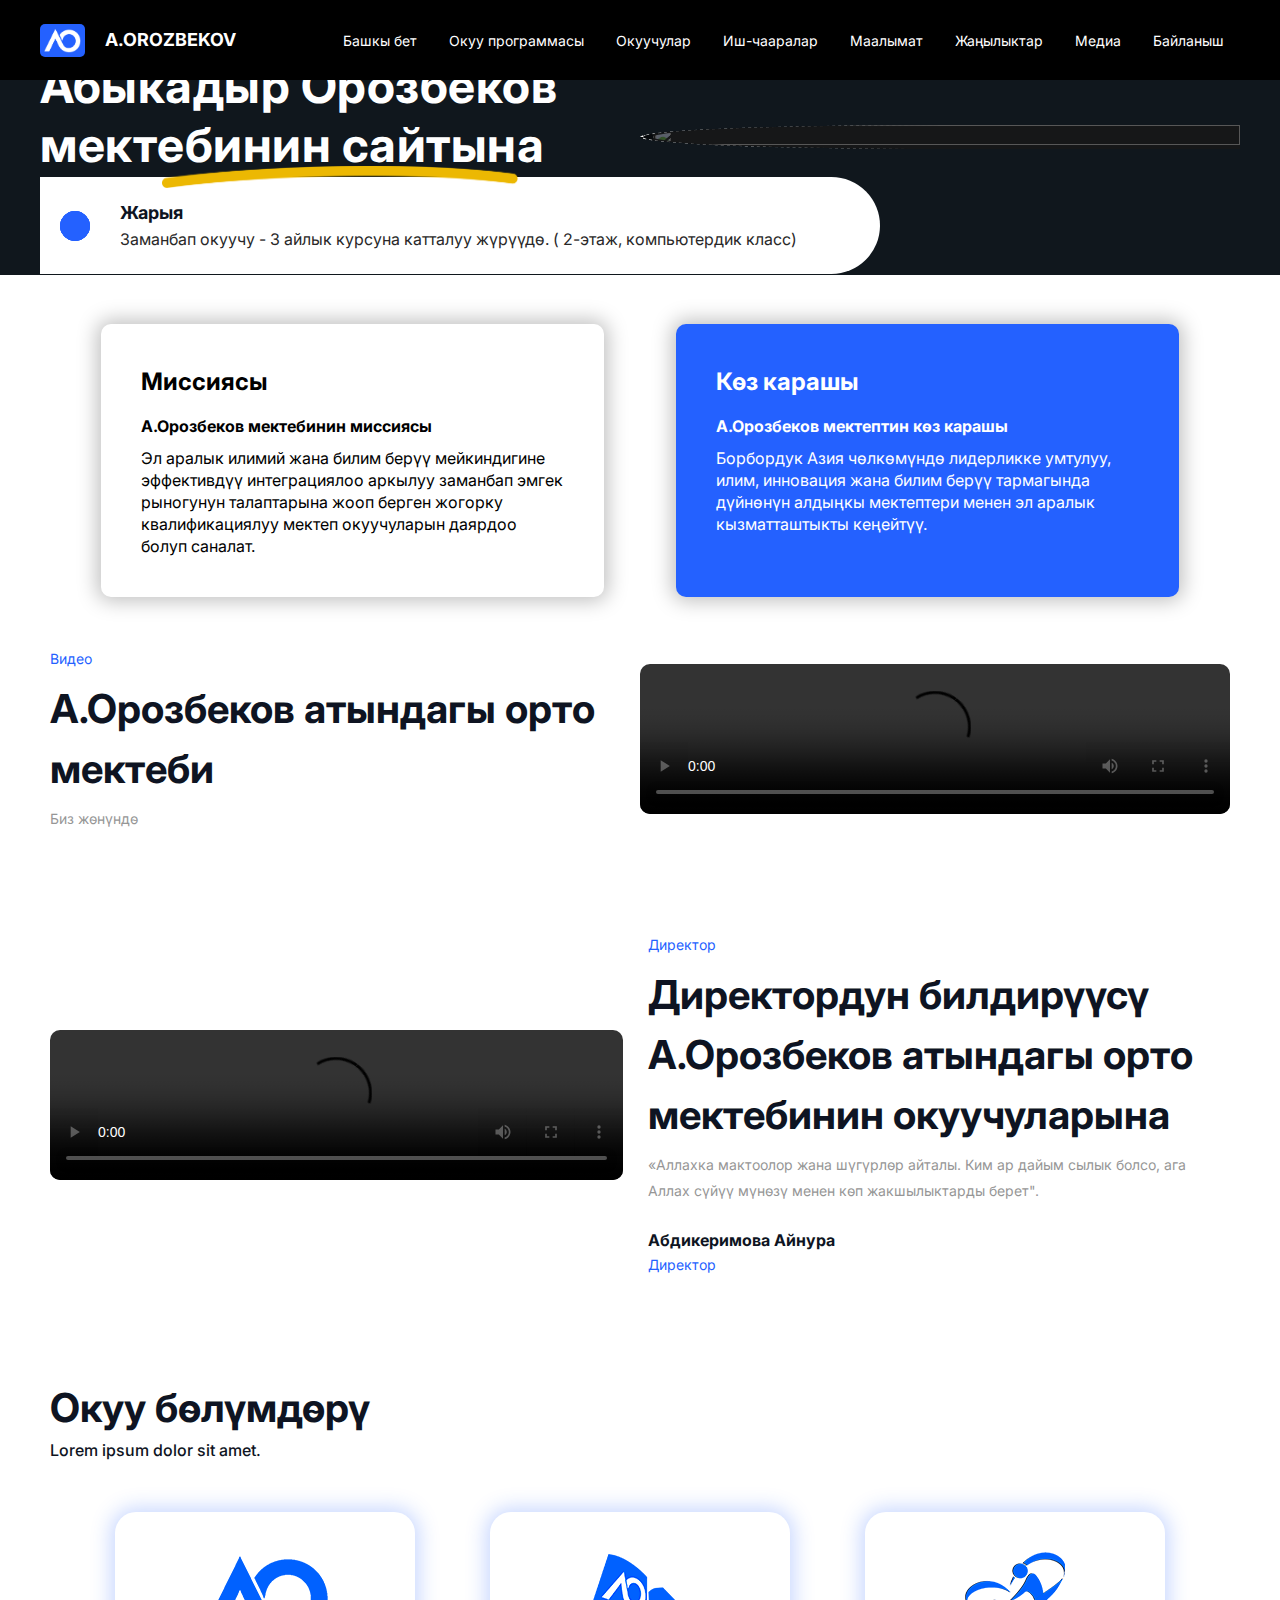
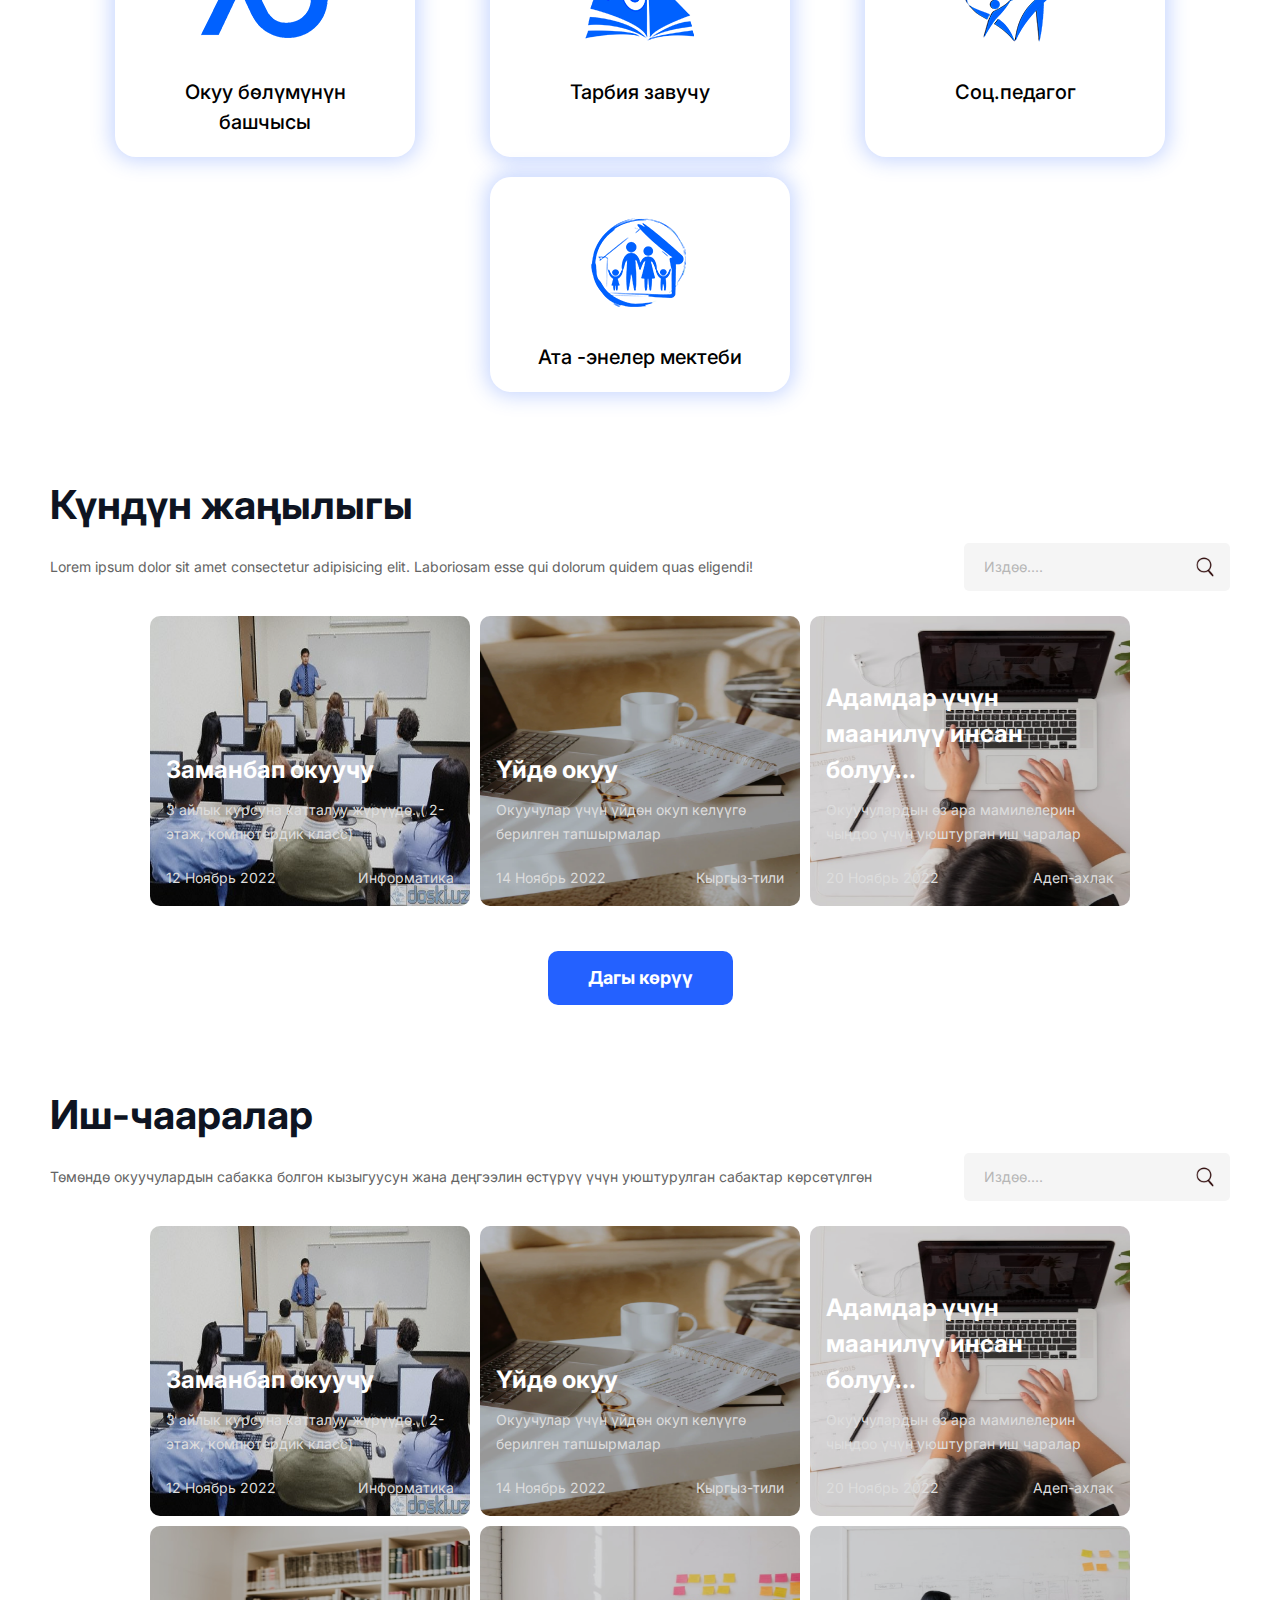
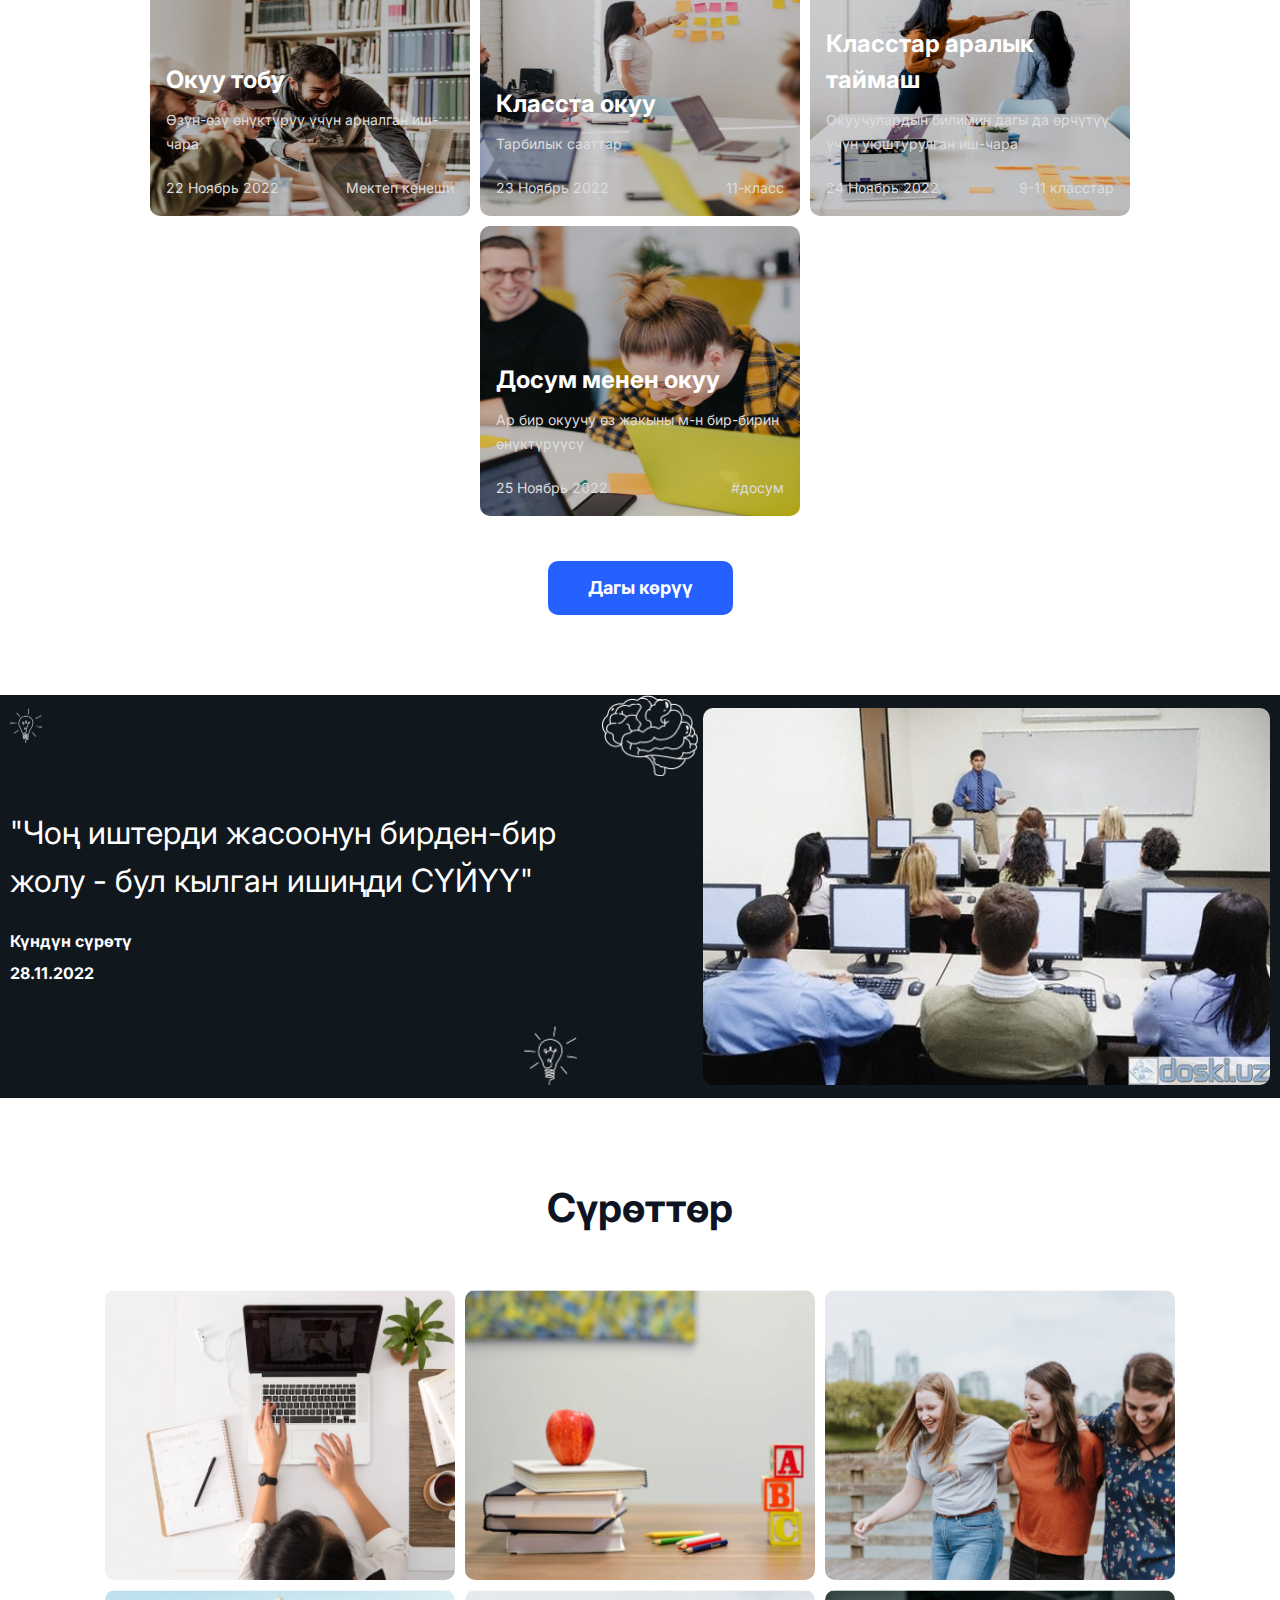
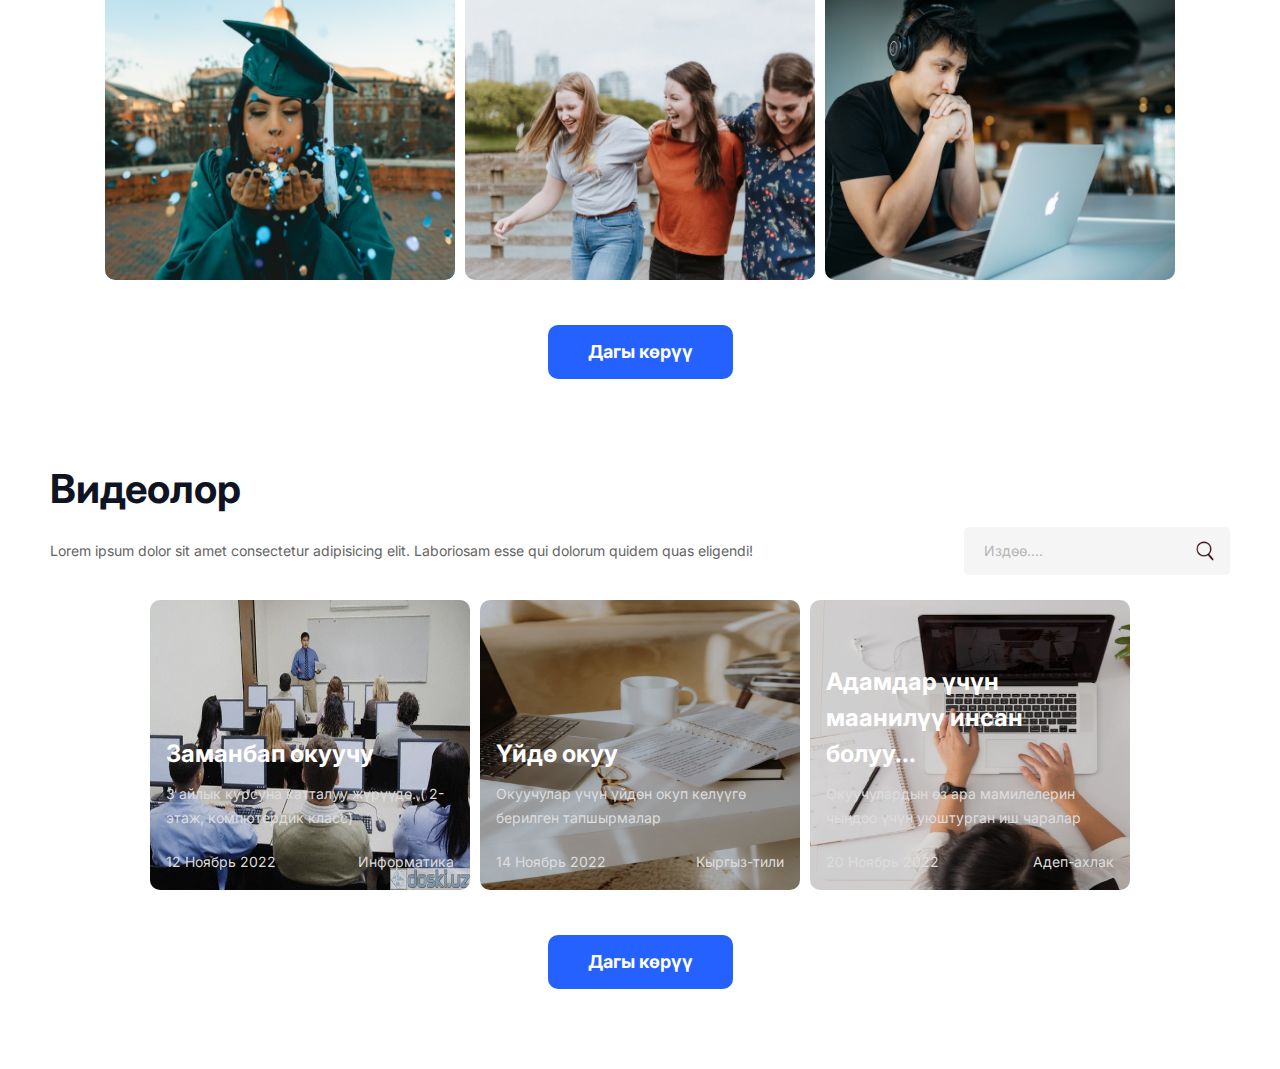
==== index.html @ 06ac7bd3 "Add files via upload" ====
<!DOCTYPE html>
<html lang="ru">

<head>
    <meta charset="UTF-8">
    <meta http-equiv="X-UA-Compatible" content="IE=edge">
    <meta name="viewport" content="width=device-width, initial-scale=1.0">
    <link rel="shortcut icon" href="./favicon.png" type="image/x-icon">
    <link rel="stylesheet" href="./style.css">
    <title> Abdykadyr Orozbekov </title>
</head>

<body>
    <section class="global__div">

        <!-- main -->
        <main>
            <header>
                <div class="header_container" id="burger">

                    <a href="/" class="logo_name">
                        <div class="logo">
                            <img src="./Orozbekov_Logo.png" alt="">
                        </div>
                        <div class="name">
                            A.OROZBEKOV
                        </div>
                    </a>

                    <div class="menu_block">
                        <div class="m_open" onclick="menu()">
                            <img src="./open.png" alt="">
                        </div>
                        <div class="m_close" onclick="menu()">
                            <img src="./close.png" alt="">
                        </div>
                    </div>

                    <nav>
                        <ul>
                            <li>
                                <a href="#">Башкы бет</a>
                            </li>
                            <li>
                                <a href="#">
                                    Окуу программасы
                                </a>

                            </li>
                            <li>
                                <a href="#">
                                    Окуучулар
                                </a>

                            </li>
                            <li>
                                <a href="#">
                                    Иш-чааралар
                                </a>

                            </li>
                            <li>
                                <a href="#">
                                    Маалымат
                                </a>

                            </li>
                            <li>
                                <a href="#">
                                    Жаңылыктар
                                </a>

                            </li>
                            <li>
                                <a href="#">
                                    Медиа
                                </a>

                            </li>
                            <li>
                                <a href="#">
                                    Байланыш
                                </a>

                            </li>
                        </ul>
                    </nav>
                </div>
            </header>
            <div class="main">
                <div class="main_left">
                    <a href="#" class="hi_main">
                        Салам окуучу 👨🏼‍🎓👩🏼‍🎓
                    </a>

                    <div class="main_title">
                        <div class="text_tt">Абыкадыр Орозбеков мектебинин сайтына кош келиңиздер</div>

                        <div class="main_title_img">
                            <img src="./line.png" alt="">
                        </div>
                    </div>

                    <div class="main_subtitle">
                        Билимдүү жаштарды тарбиялоо менен келечекке чоң салым кошуу
                    </div>
                </div>

                <div class="main_right">
                    <div class="b_fon_black"></div>
                    <img src="./fon.png" alt="">
                </div>
            </div>

            <div class="add_main">
                <div class="add_main_container">
                    <div class="line__add">
                        <a href="#news_school" class="add_main_name">
                            Жарыя
                        </a>

                        <a href="#news_school" class="add_main_text">
                            Заманбап окуучу - 3 айлык курсуна катталуу жүрүүдө. ( 2-этаж, компьютердик класс)
                        </a>

                        <a href="#news_school" class="add_center">
                            <div class="pulse">
                                <span></span>
                                <span></span>
                                <span></span>
                                <span></span>
                            </div>
                        </a>
                    </div>

                </div>
            </div>
        </main>
        <!-- /main -->

        <!-- mission_school -->
        <div class="mission_school">

            <div class="mission_school_card" style="background: white; color: black;">
                <div class="mscard_title">
                    Миссиясы
                </div>

                <div class="mscard_info">
                    <div class="mscard_subtitle">
                        А.Орозбеков мектебинин миссиясы
                    </div>

                    <div class="mscard_text">
                        Эл аралык илимий жана билим
                        берүү мейкиндигине эффективдүү
                        интеграциялоо
                        аркылуу заманбап эмгек рыногунун талаптарына жооп берген жогорку квалификациялуу мектеп
                        окуучуларын
                        даярдоо
                        болуп саналат.
                    </div>
                </div>
            </div>

            <div class="mission_school_card" style="background: #2461FF; color: white;">
                <div class="mscard_title">
                    Көз карашы
                </div>

                <div class="mscard_info">
                    <div class="mscard_subtitle">
                        А.Орозбеков мектептин көз карашы
                    </div>

                    <div class="mscard_text">
                        Борбордук Азия чөлкөмүндө лидерликке
                        умтулуу, илим, инновация жана
                        билим
                        берүү
                        тармагында дүйнөнүн алдыңкы мектептери менен эл аралык кызматташтыкты кеңейтүү.
                    </div>
                </div>
            </div>

        </div>
        <!-- /mission_school -->

        <!-- blok_media -->
        <div class="blok_media bb__border">
            <div class="blok_media_text blok_r_10px">
                <div class="media_mini_text">
                    Видео
                </div>

                <div class="media_title">
                    А.Орозбеков атындагы орто мектеби
                </div>

                <div class="media_subtitle">
                    Биз жөнүндө
                </div>
            </div>

            <div class="blok_media_media">
                <video controls src="./abiturientam.mp4"></video>
            </div>
        </div>
        <!-- /blok_media -->

        <!-- blok_media -->
        <div class="blok_media">
            <div class="blok_media_media">
                <video controls src="./abiturientam.mp4"></video>
            </div>

            <div class="blok_media_text blok_l_25px">
                <div class="media_mini_text">
                    Директор
                </div>

                <div class="media_title">
                    Директордун билдирүүсү
                    А.Орозбеков атындагы орто мектебинин окуучуларына
                </div>

                <div class="media_subtitle">
                    «Аллахка мактоолор жана шүгүрлөр айталы. Ким ар дайым сылык болсо, ага Аллах сүйүү мүнөзү менен көп
                    жакшылыктарды берет".
                </div>

                <div class="avtor_name">
                    Абдикеримова Айнура
                </div>

                <div class="media_mini_text">
                    Директор
                </div>
            </div>
        </div>
        <!-- /blok_media -->

        <!-- bolumdor -->
        <div class="bolumdor">

            <div class="bolumdor_header">
                <div class="bolum_name">
                    Окуу бөлүмдөрү
                </div>

                <div class="bolum_subname">
                    Lorem ipsum dolor sit amet.
                </div>
            </div>

            <div class="bolumdor_cont">

                <a href="#" class="bolumdor_card">
                    <div class="bolumdor_img">
                        <img src="./b1.png" alt="">
                    </div>

                    <div class="bolumdor_name">
                        Окуу бөлүмүнүн башчысы
                    </div>
                </a>

                <a href="#" class="bolumdor_card">
                    <div class="bolumdor_img">
                        <img src="./b2.png" alt="">
                    </div>

                    <div class="bolumdor_name">
                        Тарбия завучу
                    </div>
                </a>

                <a href="#" class="bolumdor_card">
                    <div class="bolumdor_img">
                        <img src="./b3.png" alt="">
                    </div>

                    <div class="bolumdor_name">
                        Соц.педагог
                    </div>
                </a>

                <a href="#" class="bolumdor_card">
                    <div class="bolumdor_img">
                        <img src="./b4.png" alt="">
                    </div>

                    <div class="bolumdor_name">
                        Ата -энелер мектеби
                    </div>
                </a>
            </div>
        </div>
        <!-- /bolumdor -->

        <!-- news -->
        <div class="news" id="news_school">
            <div class="news_title">
                Күндүн жаңылыгы
            </div>

            <div class="header_news">
                <div class="news_subtitle">
                    Lorem ipsum dolor sit amet consectetur adipisicing elit. Laboriosam esse qui dolorum quidem quas
                    eligendi!
                </div>

                <form action="#" method="post" class="news_form">
                    <input type="search" name="search" placeholder="Издөө....">
                    <button type="submit">
                        <img src="./search.png" alt="">
                    </button>
                </form>
            </div>

            <div class="news_cards">
                <a href="#" class="news_card">
                    <img src="./kurs.jpg" alt="">
                    <div class="news_card_info">
                        <div class="name_news">
                            Заманбап окуучу
                        </div>

                        <div class="text_news">
                            3 айлык курсуна катталуу жүрүүдө. ( 2-этаж, компютердик класс)
                        </div>

                        <div class="bottom_line_news">
                            <div class="date_news">
                                12 Ноябрь 2022
                            </div>

                            <div class="source_news">
                                Информатика
                            </div>
                        </div>
                    </div>
                </a>

                <a href="#" class="news_card">
                    <img src="./news1.png" alt="">
                    <div class="news_card_info">
                        <div class="name_news">
                            Үйдө окуу
                        </div>

                        <div class="text_news">
                            Окуучулар үчүн үйдөн окуп келүүгө берилген тапшырмалар
                        </div>

                        <div class="bottom_line_news">
                            <div class="date_news">
                                14 Ноябрь 2022
                            </div>

                            <div class="source_news">
                                Кыргыз-тили
                            </div>
                        </div>
                    </div>
                </a>

                <a href="#" class="news_card">
                    <img src="./news2.png" alt="">
                    <div class="news_card_info">
                        <div class="name_news">
                            Адамдар үчүн маанилүү инсан болуу...
                        </div>

                        <div class="text_news">
                            Окуучулардын өз ара мамилелерин чыңдоо үчүн уюштурган иш чаралар
                        </div>

                        <div class="bottom_line_news">
                            <div class="date_news">
                                20 Ноябрь 2022
                            </div>

                            <div class="source_news">
                                Адеп-ахлак
                            </div>
                        </div>
                    </div>
                </a>

            </div>

            <a href="#" class="news_btn">
                Дагы көрүү
            </a>
        </div>
        <!-- /news -->

        <!-- Иш-чааралар -->
        <div class="news" id="news_school">
            <div class="news_title">
                Иш-чааралар
            </div>

            <div class="header_news">
                <div class="news_subtitle">
                    Төмөндө окуучулардын сабакка болгон кызыгуусун жана деңгээлин өстүрүү үчүн уюштурулган
                    сабактар көрсөтүлгөн
                </div>

                <form action="#" method="post" class="news_form">
                    <input type="search" name="search" placeholder="Издөө....">
                    <button type="submit">
                        <img src="./search.png" alt="">
                    </button>
                </form>
            </div>

            <div class="news_cards">
                <a href="#" class="news_card">
                    <img src="./kurs.jpg" alt="">
                    <div class="news_card_info">
                        <div class="name_news">
                            Заманбап окуучу
                        </div>

                        <div class="text_news">
                            3 айлык курсуна катталуу жүрүүдө. ( 2-этаж, компютердик класс)
                        </div>

                        <div class="bottom_line_news">
                            <div class="date_news">
                                12 Ноябрь 2022
                            </div>

                            <div class="source_news">
                                Информатика
                            </div>
                        </div>
                    </div>
                </a>

                <a href="#" class="news_card">
                    <img src="./news1.png" alt="">
                    <div class="news_card_info">
                        <div class="name_news">
                            Үйдө окуу
                        </div>

                        <div class="text_news">
                            Окуучулар үчүн үйдөн окуп келүүгө берилген тапшырмалар
                        </div>

                        <div class="bottom_line_news">
                            <div class="date_news">
                                14 Ноябрь 2022
                            </div>

                            <div class="source_news">
                                Кыргыз-тили
                            </div>
                        </div>
                    </div>
                </a>

                <a href="#" class="news_card">
                    <img src="./news2.png" alt="">
                    <div class="news_card_info">
                        <div class="name_news">
                            Адамдар үчүн маанилүү инсан болуу...
                        </div>

                        <div class="text_news">
                            Окуучулардын өз ара мамилелерин чыңдоо үчүн уюштурган иш чаралар
                        </div>

                        <div class="bottom_line_news">
                            <div class="date_news">
                                20 Ноябрь 2022
                            </div>

                            <div class="source_news">
                                Адеп-ахлак
                            </div>
                        </div>
                    </div>
                </a>

                <a href="#" class="news_card">
                    <img src="./news3.png" alt="">
                    <div class="news_card_info">
                        <div class="name_news">
                            Окуу тобу
                        </div>

                        <div class="text_news">
                            Өзүн-өзү өнүктүрүү үчүн арналган иш-чара
                        </div>

                        <div class="bottom_line_news">
                            <div class="date_news">
                                22 Ноябрь 2022
                            </div>

                            <div class="source_news">
                                Мектеп кенеши
                            </div>
                        </div>
                    </div>
                </a>

                <a href="#" class="news_card">
                    <img src="./news4.png" alt="">
                    <div class="news_card_info">
                        <div class="name_news">
                            Класста окуу
                        </div>

                        <div class="text_news">
                            Тарбилык сааттар
                        </div>

                        <div class="bottom_line_news">
                            <div class="date_news">
                                23 Ноябрь 2022
                            </div>

                            <div class="source_news">
                                11-класс
                            </div>
                        </div>
                    </div>
                </a>

                <a href="#" class="news_card">
                    <img src="./news5.png" alt="">
                    <div class="news_card_info">
                        <div class="name_news">
                            Класстар аралык таймаш
                        </div>

                        <div class="text_news">
                            Окуучулардын билимин дагы да өрчүтүү үчүн уюштурулган иш-чара
                        </div>

                        <div class="bottom_line_news">
                            <div class="date_news">
                                24 Ноябрь 2022
                            </div>

                            <div class="source_news">
                                9-11 класстар
                            </div>
                        </div>
                    </div>
                </a>

                <a href="#" class="news_card">
                    <img src="./news6.png" alt="">
                    <div class="news_card_info">
                        <div class="name_news">
                            Досум менен окуу
                        </div>

                        <div class="text_news">
                            Ар бир окуучу өз жакыны м-н бир-бирин өнүктүрүүсү
                        </div>

                        <div class="bottom_line_news">
                            <div class="date_news">
                                25 Ноябрь 2022
                            </div>

                            <div class="source_news">
                                #досум
                            </div>
                        </div>
                    </div>
                </a>
            </div>

            <a href="#" class="news_btn">
                Дагы көрүү
            </a>
        </div>
        <!-- /Иш-чааралар -->
    </section>

    <!-- word_div -->
    <div class="word_div">
        <div class="word_div_cont">
            <div class="word_div_l">
                <img src="./lamp.png" alt="" class="w_img1">
                <div class="word_div_l_text">
                    "Чоң иштерди жасоонун бирден-бир жолу - бул кылган ишиңди СҮЙҮҮ"
                </div>

                <div class="word_div_l_subtext">
                    Күндүн сүрөтү
                </div>

                <div class="word_div_l_date">
                    28.11.2022
                </div>
                <img src="./lamp2.png" alt="" class="w_img2">

            </div>

            <div class="w_img_center_top">
                <img src="./mee.png" alt="">
            </div>

            <div class="word_div_r">
                <img src="./kurs.jpg" alt="">
            </div>
        </div>

    </div>
    <!-- /word_div -->


    <section class="global__div">

        <!-- gallery -->
        <div class="gallery">
            <div class="gallery_title">
                Сүрөттөр
            </div>

            <div class="gallery_imgs">
                <div class="gallery_img">
                    <img src="./img1.png" alt="">
                    <div class="btn_open" onclick="gallery_1()">
                        <img src="./plus.png" alt="" style="width: 35px; height: 35px;">
                    </div>
                </div>

                <div class="gallery_img">
                    <img src="./img2.png" alt="">
                    <div class="btn_open" onclick="gallery_2()">
                        <img src="./plus.png" alt="" style="width: 35px; height: 35px;">
                    </div>
                </div>

                <div class="gallery_img">
                    <img src="./img3.png" alt="">
                    <div class="btn_open" onclick="gallery_3()">
                        <img src="./plus.png" alt="" style="width: 35px; height: 35px;">
                    </div>
                </div>

                <div class="gallery_img">
                    <img src="./img4.png" alt="">
                    <div class="btn_open" onclick="gallery_4()">
                        <img src="./plus.png" alt="" style="width: 35px; height: 35px;">
                    </div>
                </div>

                <div class="gallery_img">
                    <img src="./img5.png" alt="">
                    <div class="btn_open" onclick="gallery_5()">
                        <img src="./plus.png" alt="" style="width: 35px; height: 35px;">
                    </div>
                </div>

                <div class="gallery_img">
                    <img src="./img6.png" alt="">
                    <div class="btn_open" onclick="gallery_6()">
                        <img src="./plus.png" alt="" style="width: 35px; height: 35px;">
                    </div>
                </div>
            </div>

            <!-- modal img -->
            <div class="gallery_img_fixed" id="gallery_1">
                <div class="blok__img">

                    <div class="close_img" onclick="gallery_1()">
                        <img src="./close.png" alt="">
                    </div>

                    <div class="blok_im">
                        <img src="./img1.png" alt="">
                    </div>
                </div>
            </div>
            <div class="gallery_img_fixed" id="gallery_2">
                <div class="blok__img">

                    <div class="close_img" onclick="gallery_2()">
                        <img src="./close.png" alt="">
                    </div>

                    <div class="blok_im">
                        <img src="./img2.png" alt="">
                    </div>
                </div>
            </div>
            <div class="gallery_img_fixed" id="gallery_3">
                <div class="blok__img">

                    <div class="close_img" onclick="gallery_3()">
                        <img src="./close.png" alt="">
                    </div>

                    <div class="blok_im">
                        <img src="./img3.png" alt="">
                    </div>
                </div>
            </div>
            <div class="gallery_img_fixed" id="gallery_4">
                <div class="blok__img">

                    <div class="close_img" onclick="gallery_4()">
                        <img src="./close.png" alt="">
                    </div>

                    <div class="blok_im">
                        <img src="./img4.png" alt="">
                    </div>
                </div>
            </div>
            <div class="gallery_img_fixed" id="gallery_5">
                <div class="blok__img">

                    <div class="close_img" onclick="gallery_5()">
                        <img src="./close.png" alt="">
                    </div>

                    <div class="blok_im">
                        <img src="./img5.png" alt="">
                    </div>
                </div>
            </div>
            <div class="gallery_img_fixed" id="gallery_6">
                <div class="blok__img">

                    <div class="close_img" onclick="gallery_6()">
                        <img src="./close.png" alt="">
                    </div>

                    <div class="blok_im">
                        <img src="./img6.png" alt="">
                    </div>
                </div>
            </div>

            <!-- /modal img -->

        </div>
        <a href="#" class="news_btn">
            Дагы көрүү
        </a>
        <!-- /gallery -->

        <!-- Видеолор -->
        <div class="news" id="news_school">
            <div class="news_title">
                Видеолор
            </div>

            <div class="header_news">
                <div class="news_subtitle">
                    Lorem ipsum dolor sit amet consectetur adipisicing elit. Laboriosam esse qui dolorum quidem quas
                    eligendi!
                </div>

                <form action="#" method="post" class="news_form">
                    <input type="search" name="search" placeholder="Издөө....">
                    <button type="submit">
                        <img src="./search.png" alt="">
                    </button>
                </form>
            </div>

            <div class="news_cards">
                <a href="#" class="news_card">
                    <img src="./kurs.jpg" alt="">
                    <div class="news_card_info">
                        <div class="name_news">
                            Заманбап окуучу
                        </div>

                        <div class="text_news">
                            3 айлык курсуна катталуу жүрүүдө. ( 2-этаж, компютердик класс)
                        </div>

                        <div class="bottom_line_news">
                            <div class="date_news">
                                12 Ноябрь 2022
                            </div>

                            <div class="source_news">
                                Информатика
                            </div>
                        </div>
                    </div>
                </a>

                <a href="#" class="news_card">
                    <img src="./news1.png" alt="">
                    <div class="news_card_info">
                        <div class="name_news">
                            Үйдө окуу
                        </div>

                        <div class="text_news">
                            Окуучулар үчүн үйдөн окуп келүүгө берилген тапшырмалар
                        </div>

                        <div class="bottom_line_news">
                            <div class="date_news">
                                14 Ноябрь 2022
                            </div>

                            <div class="source_news">
                                Кыргыз-тили
                            </div>
                        </div>
                    </div>
                </a>

                <a href="#" class="news_card">
                    <img src="./news2.png" alt="">
                    <div class="news_card_info">
                        <div class="name_news">
                            Адамдар үчүн маанилүү инсан болуу...
                        </div>

                        <div class="text_news">
                            Окуучулардын өз ара мамилелерин чыңдоо үчүн уюштурган иш чаралар
                        </div>

                        <div class="bottom_line_news">
                            <div class="date_news">
                                20 Ноябрь 2022
                            </div>

                            <div class="source_news">
                                Адеп-ахлак
                            </div>
                        </div>
                    </div>
                </a>
            </div>

            <a href="#" class="news_btn">
                Дагы көрүү
            </a>
        </div>
        <!-- /Видеолор -->

    </section>
    <script src="./script.js"></script>
</body>

</html>
---- style.css ----
@import url("https://fonts.googleapis.com/css2?family=Inter:wght@100;200;300;400;500;600;700;800;900&display=swap");

* {
  margin: 0;
  padding: 0;
  box-sizing: border-box;
  font-family: "Inter", sans-serif;
}
html {
  scroll-behavior: smooth;
}
.global__div {
  display: flex;
  width: 100%;
  justify-content: center;
  align-items: center;
  flex-direction: column;
}

/* main */
main {
  position: relative;
  display: flex;
  width: 100%;
  justify-content: center;
  align-items: center;
  flex-direction: column;
  background: #10171d;

  border-bottom: 1px solid #10171d;
}

header {
  position: fixed;
  top: 0;
  display: flex;
  width: 100%;
  height: 80px;
  justify-content: center;
  align-items: center;
  transition: linear 0.3s;
  z-index: 999;
  /* background: rgba(0, 0, 0, 0.26); */
  background: rgba(0, 0, 0, 0.377);
}

header:hover {
  transition: linear 0.3s;
  background: rgb(0, 0, 0);
}

.header_container {
  display: flex;
  width: 100%;
  height: 100%;
  max-width: 1200px;
  justify-content: space-between;
  align-items: center;
}

.logo_name {
  display: flex;
  width: auto;
  justify-content: center;
  align-items: center;
  text-decoration: none;
}

.logo {
  display: flex;
  width: 45px;
  height: 33px;
  justify-content: center;
  align-items: center;
  text-align: center;
  /* background: #0ec5d7; */
  background: #2461ff;
  border-radius: 5px;
  padding: 4px;
}

.name {
  display: flex;
  width: auto;
  font-style: normal;
  font-weight: 700;
  font-size: 18px;
  line-height: 16px;
  text-align: center;
  margin-left: 20px;
  color: #ffffff;
}

.logo img {
  width: 100%;
  height: 100%;
}

nav ul {
  display: flex;
  width: auto;
  justify-content: center;
  align-items: center;
}

nav ul li {
  display: flex;
}

nav ul li a {
  display: flex;
  width: auto;
  justify-content: center;
  align-items: center;
  text-align: center;
  margin: 0px 16px;
  color: white;
  font-style: normal;
  font-weight: 400;
  font-size: 14px;
  line-height: 21px;
  display: flex;
  align-items: center;
  color: #ffffff;
  transition: linear 0.3s;
  text-decoration: none;
}

nav ul li a:hover {
  transition: linear 0.3s;
  transform: scale(1.1);
}

.main {
  /* position: absolute;
  top: 0; */
  display: flex;
  width: 100%;
  height: 100%;
  max-width: 1200px;
  justify-content: center;
  align-items: center;
}

.main_left {
  display: flex;
  width: 50%;
  height: 100%;
  justify-content: center;
  align-items: flex-start;
  flex-direction: column;
}

.hi_main {
  display: flex;
  padding: 7px 24px;
  justify-content: center;
  align-items: center;
  text-align: center;
  background: #343a3f;
  font-style: normal;
  font-weight: 400;
  font-size: 14px;
  line-height: 26px;
  color: #ffffff;
  margin-bottom: 16px;
  z-index: 9;
  border-radius: 20px;
  cursor: pointer;
  text-decoration: none;
}

.text_tt {
  display: flex;
  z-index: 9;
}

.main_title {
  position: relative;
  display: flex;
  width: 100%;
  max-width: 608px;
  font-style: normal;
  font-weight: 700;
  font-size: 48px;
  line-height: normal;
  letter-spacing: 0.5px;
  margin-bottom: 15px;
  color: #ffffff;
  justify-content: center;
  align-items: center;
  z-index: 8;
}

.main_title_img {
  position: absolute;
  display: flex;
  width: 356px;
  height: 1px;
  justify-content: center;
  align-items: center;
  margin-top: 65px;
}

.main_title_img img {
  width: 100%;
}

.main_subtitle {
  display: flex;
  width: 100%;
  font-style: normal;
  font-weight: 400;
  font-size: 14px;
  line-height: 26px;
  color: #dddddd;
}

.main_right {
  position: relative;
  display: flex;
  width: 50%;
  height: 100%;
  background: rgba(0, 0, 0, 0.55);
  /* border-left: #ffffff dashed; */
  border-left: #ffffff dotted;
  border-radius: 50% 0 0 50%;
  padding-left: 10px;
  overflow: hidden;
}

.b_fon_black {
  position: absolute;
  top: 0;
  width: 100%;
  height: 100%;
  background: #1e1e1ea6;
}
.main_right img {
  width: 100%;
  height: 100%;
  border-radius: 50% 0 0 50%;
}

.add_main {
  position: absolute;
  bottom: 0;
  left: 0;
  display: flex;
  width: 100%;
  justify-content: center;
  align-items: center;
}

.add_main_container {
  display: flex;
  width: 100%;
  max-width: 1200px;
  justify-content: flex-start;
  align-items: center;
}

.line__add {
  position: relative;
  display: flex;
  width: 100%;
  max-width: 1000px;
  width: 70%;
  padding: 22px 50px;
  justify-content: center;
  align-items: center;
  background: white;
  border-radius: 0px 50px 50px 0px;
  flex-direction: column;
  overflow: hidden;
  padding-left: 80px;
}

.line__add a {
  text-decoration: none;
}

.add_main_name {
  display: flex;
  width: 100%;
  font-style: normal;
  font-weight: 700;
  font-size: 18px;
  line-height: 27px;
  color: #0e1422;
  z-index: 9;
  z-index: 99;
  text-align: left;
}

.add_main_text {
  display: flex;
  width: 100%;
  text-align: left;
  z-index: 9;
  font-style: normal;
  font-weight: 400;
  font-size: 16px;
  line-height: 26px;
  color: #292828;
  z-index: 99;
}

.add_center {
  position: absolute;
  /* top: 50%;
  left: 50%;
  transform: translate(-50%,-50%); */
  left: 20px;
  background: white;
  z-index: 9;
  display: flex;
  justify-content: center;
  align-items: center;
  text-align: center;
  cursor: pointer;
}

.add_center .pulse {
  position: relative;
  width: 30px;
  height: 30px;
  background: #2461ff;
  border-radius: 50%;
  display: flex;
  justify-content: center;
  align-items: center;
  text-align: center;
}

.pulse span {
  position: absolute;
  top: 0;
  left: 0;
  right: 0;
  bottom: 0;
  content: "";
  border: 1px solid #2461ff;
  border-radius: 50%;
  z-index: -1;
  animation: animate 4s linear infinite;
}

@media screen and (max-width: 820px) {
  .add_center {
    left: auto;
    opacity: 0.5;
    right: 10px;
    top: 10px;
  }

  .add_center .pulse {
    width: 20px;
    height: 20px;
  }

  .line__add {
    border-radius: 0;
  }
}
@keyframes animate {
  0% {
    transform: scale(0);
  }
  100% {
    transform: scale(3);
    opacity: 0;
  }
}
.pulse span:nth-child(2) {
  animation-delay: 1s;
}
.pulse span:nth-child(3) {
  animation-delay: 2s;
}
.pulse span:nth-child(4) {
  animation-delay: 3s;
}

.menu_block {
  display: none;
}

@media screen and (max-width: 1140px) {
  header {
    height: auto;
  }

  .logo_name {
    padding: 15px 0px;
  }

  nav {
    position: absolute;
    top: 65px;
    width: 100%;
    transition: linear 0.3s;

    visibility: hidden;
    opacity: 0;
  }

  .menu_active nav {
    transition: linear 0.3s;
    top: 63px;
    visibility: visible;
    opacity: 1;
  }

  .menu_active {
    background: #10171d;
    transition: linear 0.3s;
  }

  nav ul {
    background: #10171d;
    flex-direction: column;
    padding-bottom: 90px;
    padding-top: 20px;
  }

  nav ul li a {
    padding: 10px 0px;
    font-size: 20px;
  }

  .header_container {
    display: flex;
    width: 100%;
    justify-content: space-between;
    align-items: center;
  }

  .logo_name {
    padding-left: 10px;
  }

  .menu_block {
    display: flex;
    width: 44px;
    height: 44px;
    justify-content: center;
    align-items: center;
    text-align: center;
    padding-right: 10px;
    cursor: pointer;
  }

  .menu_block img {
    width: 100%;
    height: 100%;
  }

  .m_close {
    display: none;
    transition: linear 0.3s;
  }

  .menu_active .m_close {
    display: flex;
    transition: linear 0.3s;
  }
  .m_open {
    display: flex;
    transition: linear 0.3s;
  }

  .menu_active .m_open {
    display: none;
    transition: linear 0.3s;
  }

  /* header_container
logo_name
logo
name
nav ul
nav ul li
nav ul li a */
}

@media screen and (max-width: 850px) {
  .main {
    flex-direction: column;
    padding-top: 100px;
  }

  .main_left,
  .main_right {
    width: 100%;
    padding: 0px 10px;
  }

  .main_right {
    margin-top: 25px;
    border-radius: 0;
    border: none;
    padding: 0;
    padding-top: 20px;
    border-top: #ffffff dotted;
  }

  .main_right img {
    border-radius: 0;
  }
  .line__add {
    width: 100%;
  }
}

@media screen and (max-width: 550px) {
  .main_title {
    font-size: 38px;
  }
  .line__add {
    padding: 22px;
  }
}

@media screen and (max-width: 470px) {
  .main_title {
    font-size: 28px;
  }
  .line__add {
    padding: 22px;
  }

  .main_title_img {
    width: 96%;
    margin-top: 100px;
  }
}
/* /main */

/* mission_school */

.mission_school {
  display: flex;
  width: 100%;
  max-width: 1200px;
  justify-content: space-between;
  text-align: left;
  padding: 29px 41px;
  font-style: normal;
  font-weight: 400;
  font-size: 24px;
  line-height: 36px;
  color: #000000;
  background: #ffffff;
  border-radius: 8px;
}

.mission_school_card {
  display: flex;
  width: 45%;
  padding: 40px 40px 40px 40px;
  flex-direction: column;
  margin: 20px;
  box-shadow: 0px 0px 20px 4px rgba(0, 0, 0, 0.25);
  border-radius: 10px;
  transition: linear.3s;
}

.mission_school_card:hover {
  transition: linear.3s;
  transform: scale(1.05);
  box-shadow: 0px 0px 20px 4px rgba(36, 97, 255, 0.45);
}

.mscard_title {
  display: flex;
  width: 100%;
  font-style: normal;
  font-weight: 700;
  font-size: 24px;
  margin-bottom: 15px;
}

.mscard_info {
  display: flex;
  width: 100%;
  flex-direction: column;
}

.mscard_subtitle {
  display: flex;
  width: 100%;
  font-style: normal;
  font-weight: 700;
  font-size: 16px;
  line-height: 22px;
  margin-bottom: 10px;
}

.mscard_text {
  display: flex;
  width: 100%;
  font-style: normal;
  font-weight: 400;
  font-size: 16px;
  line-height: 22px;
}

@media screen and (max-width: 800px) {
  .mission_school {
    flex-wrap: wrap;
  }

  .mission_school_card {
    display: flex;
    width: 100%;
  }
}

@media screen and (max-width: 700px) {
  .mission_school {
    margin: 0;
    padding: 0;
  }

  .mission_school_card {
    display: flex;
    width: 100%;
    padding: 20px;
  }
}

/* /mission_school */

/* blok_media */

.blok_media {
  display: flex;
  width: 100%;
  max-width: 1200px;
  justify-content: center;
  align-items: center;
  margin-bottom: 100px;
  padding: 0px 10px;
}

.blok_media_text {
  display: flex;
  width: 50%;
  justify-content: center;
  align-items: center;
  flex-direction: column;
}

.blok_l_25px {
  margin-right: 10px;
}

.blok_l_25px {
  margin-left: 25px;
}

.media_mini_text {
  display: flex;
  width: 100%;

  font-style: normal;
  font-weight: 400;
  font-size: 14px;
  line-height: 26px;
  color: #2461ff;
}

.media_title {
  display: flex;
  width: 100%;

  font-style: normal;
  font-weight: 700;
  font-size: 40px;
  line-height: 60px;
  display: flex;
  align-items: center;
  margin: 7px 0px;
  color: #0e1422;
}

.media_subtitle {
  display: flex;
  width: 100%;

  font-style: normal;
  font-weight: 400;
  font-size: 14px;
  line-height: 26px;
  color: #969696;
}

.blok_media_media {
  display: flex;
  width: 50%;
  justify-content: center;
  align-items: center;
  text-align: center;
}

.blok_media_media video {
  display: flex;

  width: 100%;
  height: 100%;
  border-radius: 10px;
  overflow: hidden;
}

.avtor_name {
  display: flex;
  width: 100%;

  font-style: normal;
  font-weight: 700;
  font-size: 16px;
  line-height: 24px;
  margin-top: 24px;
  color: #0e1422;
}

@media screen and (max-width: 800px) {
  .blok_media {
    flex-direction: column;
    margin-bottom: 30px;
  }

  .blok_l_25px {
    margin-right: 0px;
  }

  .blok_l_25px {
    margin-left: 0px;
  }

  .blok_media_text {
    width: 90%;
    margin-bottom: 15px;
  }

  .blok_media_media {
    margin-bottom: 15px;
    width: 80%;
  }
  .bb__border {
    border-bottom: 1px solid #2461ff;
    margin-bottom: 15px;
  }

  .media_title {
    font-size: 25px;
    line-height: normal;
  }
}
@media screen and (max-width: 500px) {
  .blok_media_media {
    width: 100%;
  }

  .media_title {
    font-size: 20px;
  }
}

/* /blok_media */

/* bolumdor */

.bolumdor {
  display: flex;
  width: 100%;
  max-width: 1200px;
  justify-content: center;
  align-content: start;
  margin-bottom: 73px;
  flex-direction: column;
  padding: 0px 10px;
}

.bolumdor_header {
  display: flex;
  width: 100%;
  flex-direction: column;
  margin-bottom: 40px;
}

.bolum_name {
  display: flex;
  width: 100%;
  font-style: normal;
  font-weight: 700;
  font-size: 40px;
  line-height: 60px;
  display: flex;
  align-items: center;
  color: #0e1422;
}

.bolum_subname {
  display: flex;
  width: 100%;
  font-style: normal;
  font-weight: 500;
  font-size: 16px;
  line-height: 24px;
  color: #0e1422;
}

.bolumdor_cont {
  display: flex;
  width: 100%;
  max-width: 1200px;
  justify-content: space-evenly;
  flex-wrap: wrap;
}

.bolumdor_card {
  display: flex;
  width: 100%;
  max-width: 300px;
  justify-content: flex-start;
  align-items: center;
  flex-direction: column;
  cursor: pointer;
  text-decoration: none;
  padding: 20px 40px;
  margin: 10px;
  background: #ffffff;
  box-shadow: 0px 0px 20px 4px rgba(36, 97, 255, 0.25);
  border-radius: 21px;
  transition: linear 0.3s;
}

.bolumdor_card:hover {
  transition: linear 0.3s;
  transform: scale(1.05);
}

.bolumdor_img {
  display: flex;
  width: 130px;
  height: 130px;
  justify-content: center;
  align-items: center;
  text-align: center;
  margin-bottom: 15px;
}

.bolumdor_img img {
  width: 100%;
  height: 100%;
}

.bolumdor_name {
  display: flex;
  width: 100%;
  justify-content: center;
  align-items: center;
  text-align: center;
  font-family: "Inter";
  font-style: normal;
  font-weight: 500;
  font-size: 20px;
  line-height: 30px;
  display: flex;
  align-items: center;
  text-align: center;
  text-decoration: none;
  color: #000000;
}
@media screen and (max-width: 800px) {
  .bolum_name {
    font-size: 25px;
    line-height: normal;
  }

  .bolum_subname {
    font-size: 14px;
  }
}

@media screen and (max-width: 500px) {
  .bolumdor_card {
    max-width: 95%;
    padding: 20px 10px;
  }

  .bolumdor_img {
    width: 100px;
    height: 100px;
  }

  .bolumdor_name {
    font-size: 16px;
  }
}
/* /bolumdor */

/* news */
.news {
  display: flex;
  width: 100%;
  max-width: 1200px;
  justify-content: center;
  align-items: center;
  flex-direction: column;
  padding: 0px 10px;
}

.news_title {
  display: flex;
  width: 100%;

  font-style: normal;
  font-weight: 700;
  font-size: 40px;
  line-height: 60px;
  display: flex;
  align-items: center;
  color: #0e1422;
  margin-bottom: 8px;
}

.header_news {
  display: flex;
  width: 100%;
  justify-content: space-between;
  align-items: center;
  margin-bottom: 20px;
}

.news_subtitle {
  display: flex;
  width: 100%;

  font-style: normal;
  font-weight: 400;
  font-size: 14px;
  line-height: 26px;
  color: #646464;
}

.news_form {
  display: flex;
  width: 338px;
  height: 48px;
  justify-content: center;
  align-items: center;
  background: #f5f5f5;
  padding: 0 0 0 20px;
  border-radius: 5px;
}

.news_form input {
  display: flex;
  width: 80%;
  height: 100%;
  outline: none;
  border: none;
  background: none;
}

.news_form button {
  display: flex;
  width: 20%;
  height: 100%;
  outline: none;
  border: none;
  background: none;

  justify-content: center;
  align-items: center;
  text-align: center;
  cursor: pointer;
}

.news_form button img {
  /* width: 50%; */
  height: 50%;
}

.news_form input::placeholder {
  font-style: normal;
  font-weight: 400;
  font-size: 14px;
  line-height: 24px;
  color: #b6b6b6;
}

.news_cards {
  display: flex;
  width: 100%;
  justify-content: center;
  align-items: center;
  flex-wrap: wrap;
}

.news_card {
  position: relative;
  display: flex;
  width: 320px;
  height: 290px;
  justify-content: space-evenly;
  align-items: center;
  flex-direction: column;
  overflow: hidden;
  transition: linear 0.3s;
  margin: 5px;
  cursor: pointer;
  border-radius: 10px;
}

.news_card img {
  width: 100%;
  transition: linear 0.3s;
  height: 100%;
}

.news_card_info {
  position: absolute;
  width: 100%;
  height: 100%;
  background: rgba(0, 0, 0, 0.144);
  display: flex;
  bottom: 0;
  left: 0;
  width: 100%;
  justify-content: flex-end;
  align-items: center;
  flex-direction: column;
  transition: linear 0.3s;
  color: white;
  padding: 16px;
}

.news_card_info:hover {
  transition: linear 0.3s;
  background: rgba(0, 0, 0, 0.616);
}

.news_card:hover > img {
  transition: linear 0.3s;
  transform: scale(1.1);
}

.name_news {
  display: flex;
  width: 100%;
  margin-bottom: 10px;
  font-style: normal;
  font-weight: 700;
  font-size: 24px;
  line-height: 36px;
  color: #ffffff;
}

.text_news {
  display: flex;
  width: 100%;

  font-style: normal;
  font-weight: 400;
  font-size: 14px;
  line-height: 24px;
  margin-bottom: 20px;
  color: #dddddd;
}

.bottom_line_news {
  display: flex;
  width: 100%;
  justify-content: space-between;
  align-items: center;
}

.date_news,
.source_news {
  display: flex;
  width: auto;

  font-style: normal;
  font-weight: 400;
  font-size: 14px;
  line-height: 24px;

  color: #dddddd;
}

.news_btn {
  display: flex;
  margin: 40px 0px 80px 0px;

  padding: 16px 40px;
  justify-content: center;
  align-items: center;
  text-align: center;

  font-style: normal;
  font-weight: 700;
  font-size: 18px;
  line-height: 22px;
  background: #2461ff;
  color: #ffffff;
  border-radius: 10px;
  text-decoration: none;
  transition: linear 0.3s;
  cursor: pointer;
}

.news_btn:hover {
  transition: linear 0.3s;
  transform: scale(1.1);
}

@media screen and (max-width: 820px) {
  .news_cards {
    flex-direction: column;
    justify-content: center;
    align-items: center;
  }

  .news_card {
    width: 490px;
    height: 390px;
  }
}

@media screen and (max-width: 650px) {
  .news_card {
    width: 90%;
    height: 250px;
  }

  .news_title {
    font-size: 25px;
    line-height: normal;
  }

  .news_btn {
    padding: 10px 20px;
    font-size: 14px;
    margin: 20px 0px;
  }

  .header_news {
    flex-direction: column;
    align-items: flex-start;
  }

  .news_subtitle {
    margin-bottom: 10px;
  }

  .news_form {
    width: 100%;
  }
}
/* /news */

/* word_div */
.word_div {
  position: relative;
  display: flex;
  width: 100%;
  justify-content: center;
  align-items: center;
  padding: 13px 10px;
  margin-bottom: 80px;
  background: #10171d;
}

.word_div_cont {
  display: flex;
  width: 100%;
  max-width: 1400px;
  justify-content: space-between;
}

.word_div_l {
  position: relative;
  display: flex;
  width: 45%;
  justify-content: center;
  align-items: center;
  flex-direction: column;
}

.w_img1 {
  position: absolute;
  display: flex;
  width: 32px;
  height: 35px;
  justify-content: center;
  align-items: center;
  text-align: center;

  top: 0;
  left: 0;
}

.w_img1 img {
  width: 100%;
  height: 100%;
}

.w_img2 {
  position: absolute;
  display: flex;
  width: 53px;
  height: 59px;
  justify-content: center;
  align-items: center;
  text-align: center;

  bottom: 0;
  right: 0;
}

.w_img2 img {
  width: 100%;
  height: 100%;
}

.word_div_l_text {
  display: flex;
  width: 100%;
  font-style: normal;
  font-weight: 400;
  font-size: 32px;
  line-height: 48px;
  display: flex;
  align-items: center;
  color: #ffffff;
  z-index: 9;
}

.word_div_l_subtext {
  display: flex;
  width: 100%;
  font-style: normal;
  font-weight: 700;
  font-size: 16px;
  line-height: 24px;
  display: flex;
  align-items: center;
  margin: 24px 0px 8px 0;
  z-index: 9;
  color: #ffffff;
}

.word_div_l_date {
  display: flex;
  width: 100%;
  font-style: normal;
  font-weight: 700;
  font-size: 16px;
  line-height: 24px;
  display: flex;
  align-items: center;
  z-index: 9;

  color: #ffffff;
}

.w_img_center_top {
  position: absolute;
  display: flex;
  width: 100%;
  justify-content: center;
  align-items: center;
  text-align: center;
  top: 0;
}

.w_img_center_top img {
  width: 96px;
  height: 81px;
}

.word_div_r {
  display: flex;
  width: 45%;
  justify-content: center;
  align-items: center;
  text-align: center;
}

.word_div_r img {
  display: flex;
  width: 100%;
  border-radius: 10px;
}

@media screen and (max-width: 950px) {
  .word_div_l_text {
    font-size: 20px;
    line-height: normal;
  }
  .word_div_l_subtext {
    margin: 6px 0;
  }
}

@media screen and (max-width: 700px) {
  .word_div_cont {
    flex-direction: column;
  }

  .word_div_l,
  .word_div_r {
    width: 100%;
  }

  .word_div_l {
    padding-bottom: 25px;
    padding: 80px 0px 50px 0px;
  }
}
/* /word_div */

/* global__div */

.gallery {
  display: flex;
  width: 100%;
  max-width: 1200px;
  justify-content: center;
  align-items: center;
  flex-direction: column;
}

.gallery_title {
  display: flex;
  width: 100%;
  justify-content: center;
  align-items: center;
  text-align: center;
  font-style: normal;
  font-weight: 700;
  font-size: 40px;
  line-height: 60px;
  display: flex;
  align-items: center;
  color: #0e1422;
  margin-bottom: 47px;
}

.gallery_imgs {
  display: flex;
  width: 100%;
  justify-content: center;
  align-items: center;
  flex-wrap: wrap;
}

.gallery_img {
  position: relative;
  display: flex;
  width: 350px;
  height: 290px;
  justify-content: center;
  align-items: center;
  text-align: center;
  margin: 5px;
}

.btn_open {
  position: absolute;
  justify-content: center;
  align-items: center;
  display: flex;
  width: 100%;
  height: 100%;
  text-align: center;
  background: rgba(0, 0, 0, 0.377);
  font-size: 25px;
  cursor: pointer;
  color: white;
  visibility: hidden;
  opacity: 0;
  transition: linear.3s;
}

.gallery_img:hover > .btn_open {
  visibility: visible;
  opacity: 1;
  transition: linear.3s;
}

.gallery_img img {
  width: 100%;
  height: 100%;
  border-radius: 10px;
}

/* modal img */

.gallery_img_fixed {
  position: fixed;
  display: flex;
  width: 100%;
  height: 100vh;
  justify-content: center;
  align-items: center;
  text-align: center;
  background: rgba(0, 0, 0, 0.781);
  z-index: 999;
  top: 0;
  transition: linear .3s;

  visibility: hidden;
  opacity: 0;
}

.blok__img {
  position: relative;
  display: flex;
  width: 98%;
  max-width: 900px;
  justify-content: center;
  align-items: center;
  text-align: center;
}

.close_img {
  position: absolute;
  top: 10px;
  right: 10px;
  width: 40px;
  height: 40px;
  justify-content: center;
  align-items: center;
  text-align: center;
  cursor: pointer;
  background: black;
  border-radius: 50%;
}

.close_img img {
  width: 100%;
  height: 100%;
}

.blok_im {
  display: flex;
  width: 100%;
  height: 100%;
  justify-content: center;
  align-items: center;
  text-align: center;
}

.blok_im img {
  width: 100%;
  height: 100%;
  border-radius: 10px;
}

.gallery_1 {
  visibility: visible;
  transition: linear 0.3s;
  opacity: 1;
}
.gallery_2 {
  visibility: visible;
  opacity: 1;
  transition: linear 0.3s;
}
.gallery_3 {
  visibility: visible;
  transition: linear 0.3s;
  opacity: 1;
}
.gallery_4 {
  visibility: visible;
  transition: linear 0.3s;
  opacity: 1;
}
.gallery_5 {
  visibility: visible;
  opacity: 1;
  transition: linear 0.3s;
}
.gallery_6 {
  visibility: visible;
  transition: linear 0.3s;
  opacity: 1;
}

/* modal img */

/* /global__div */
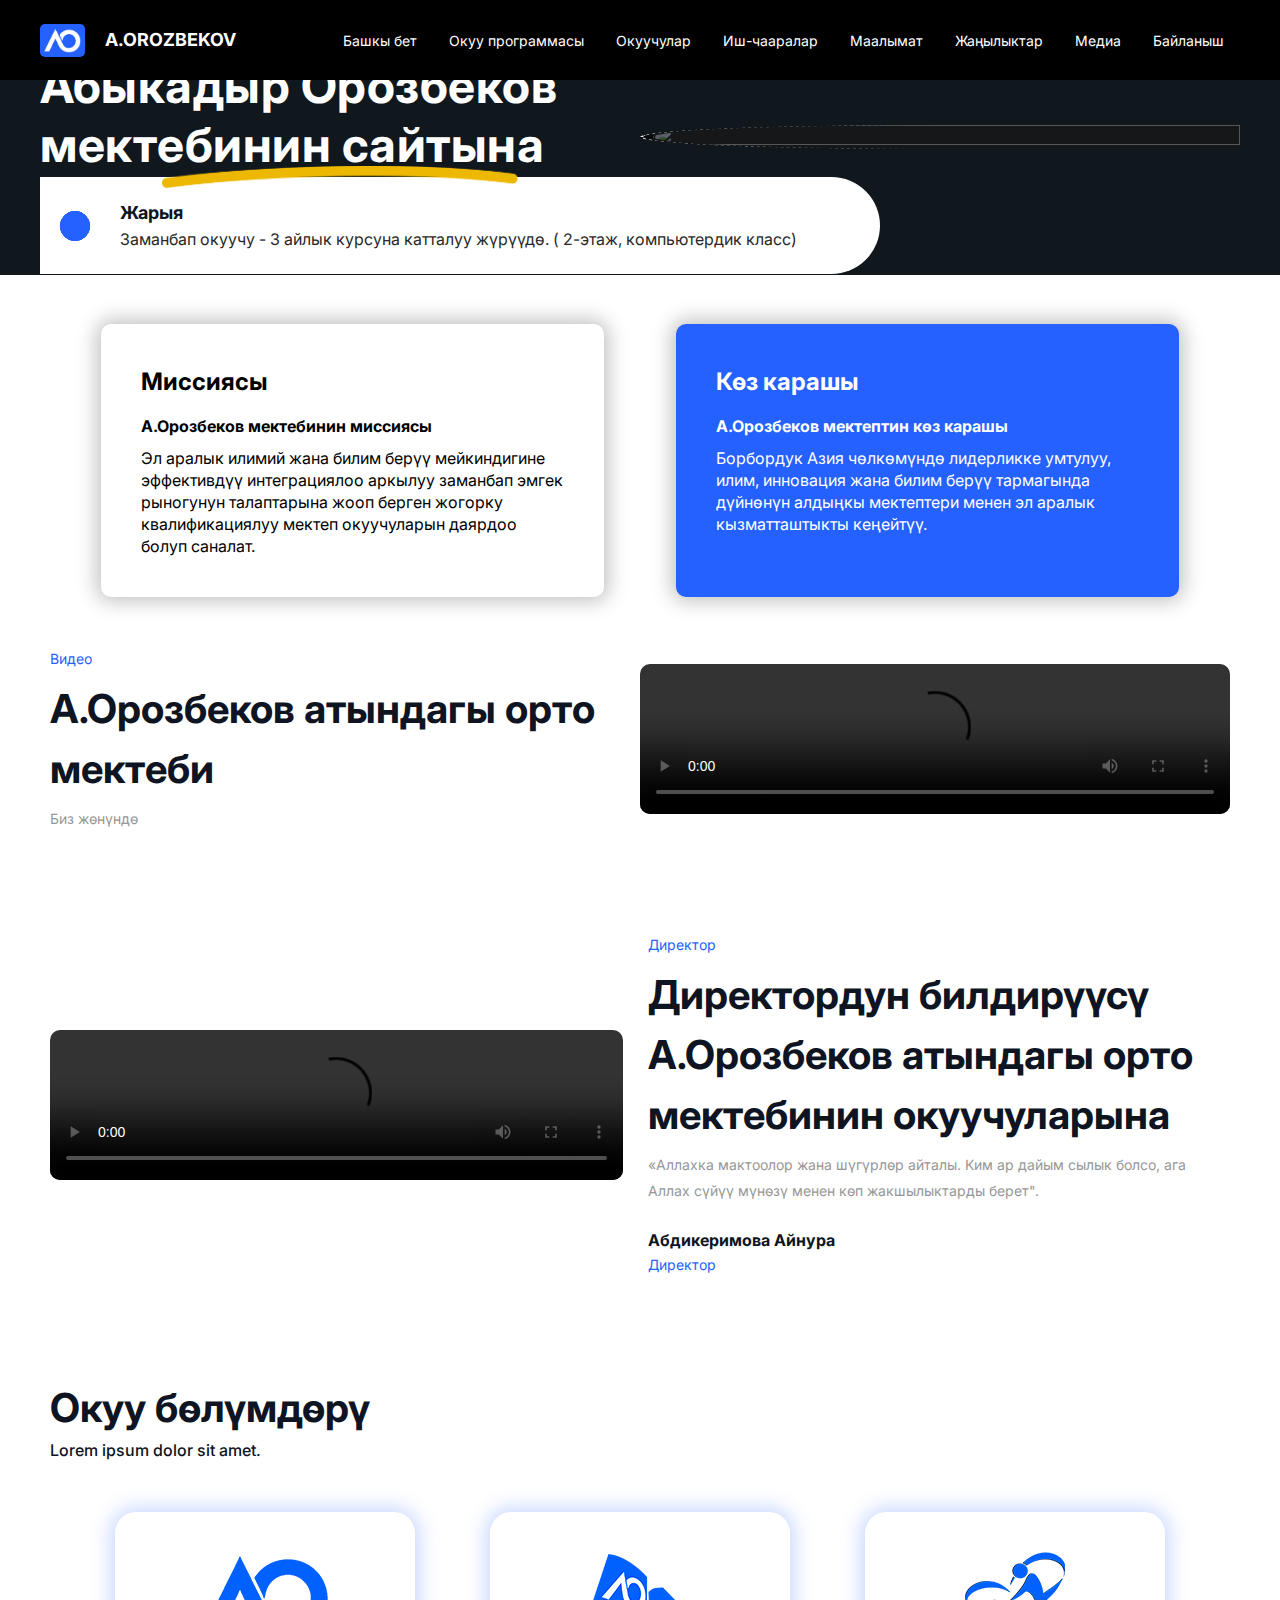
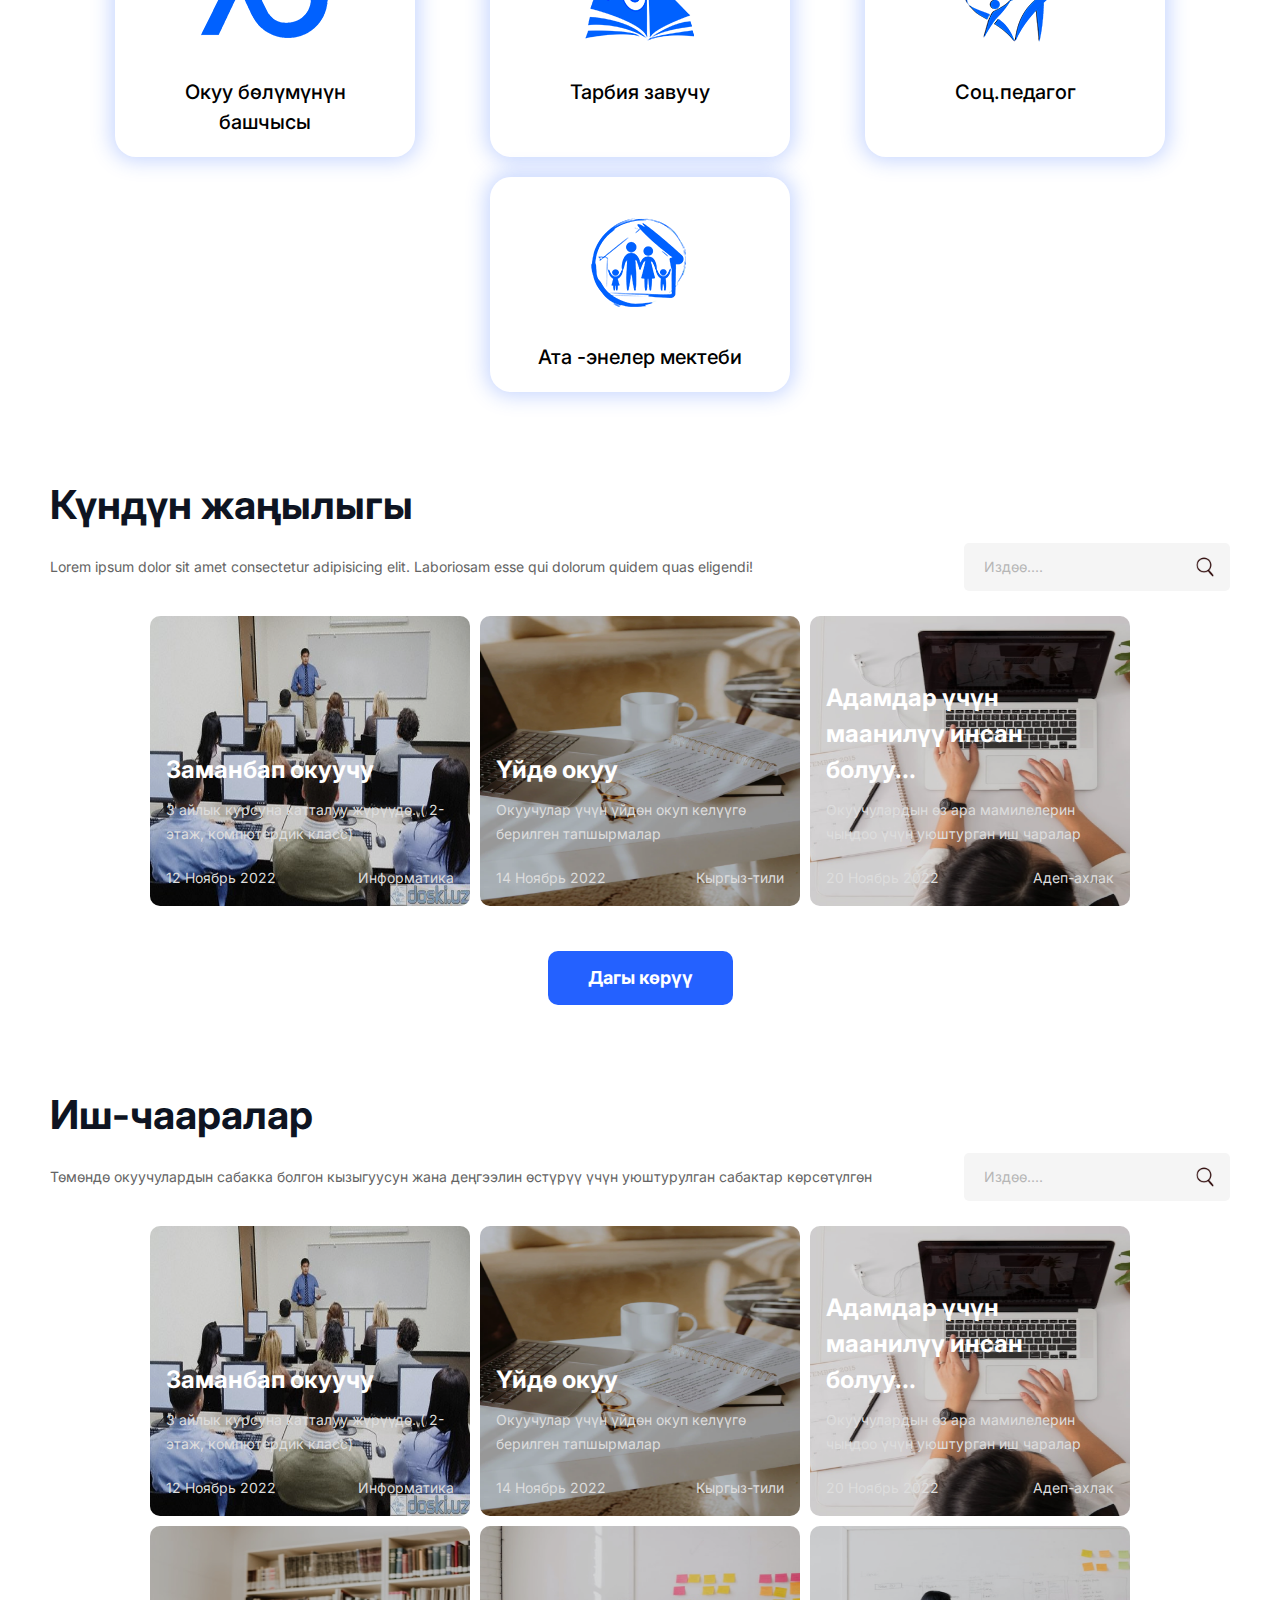
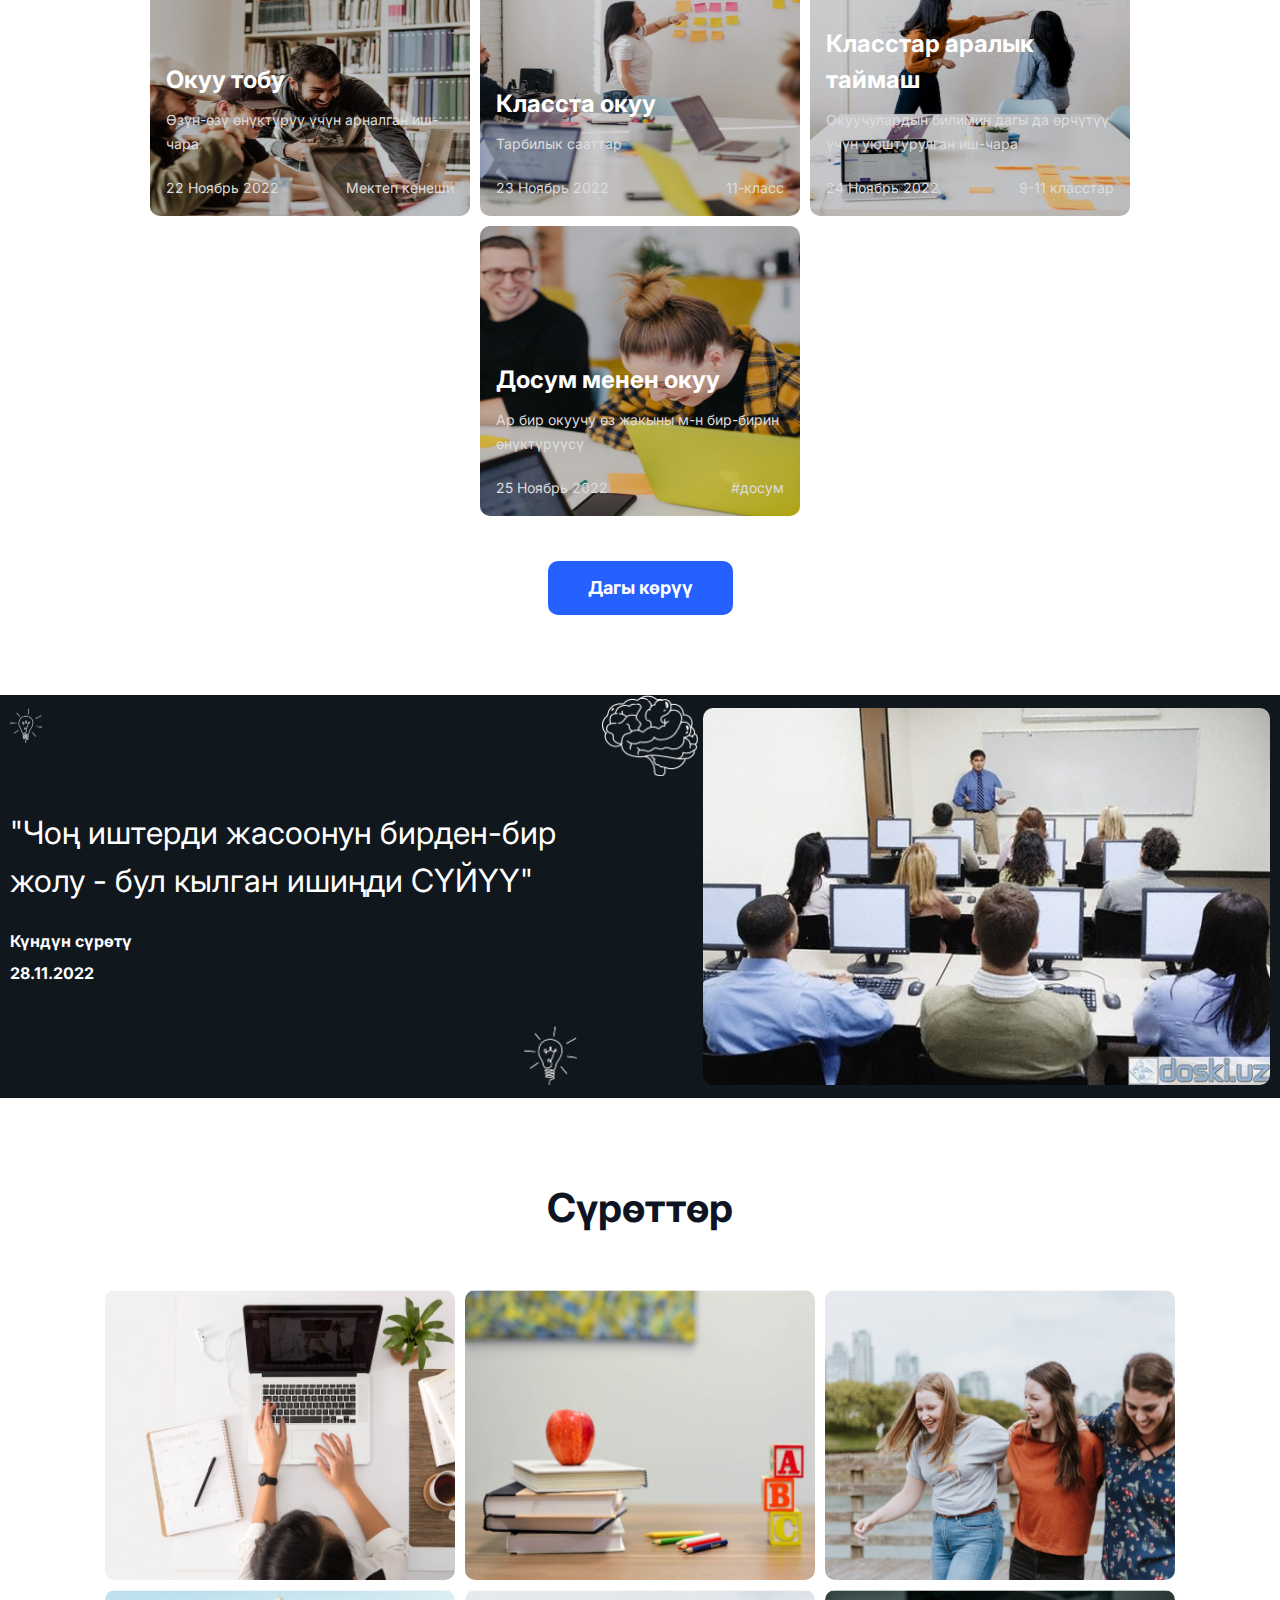
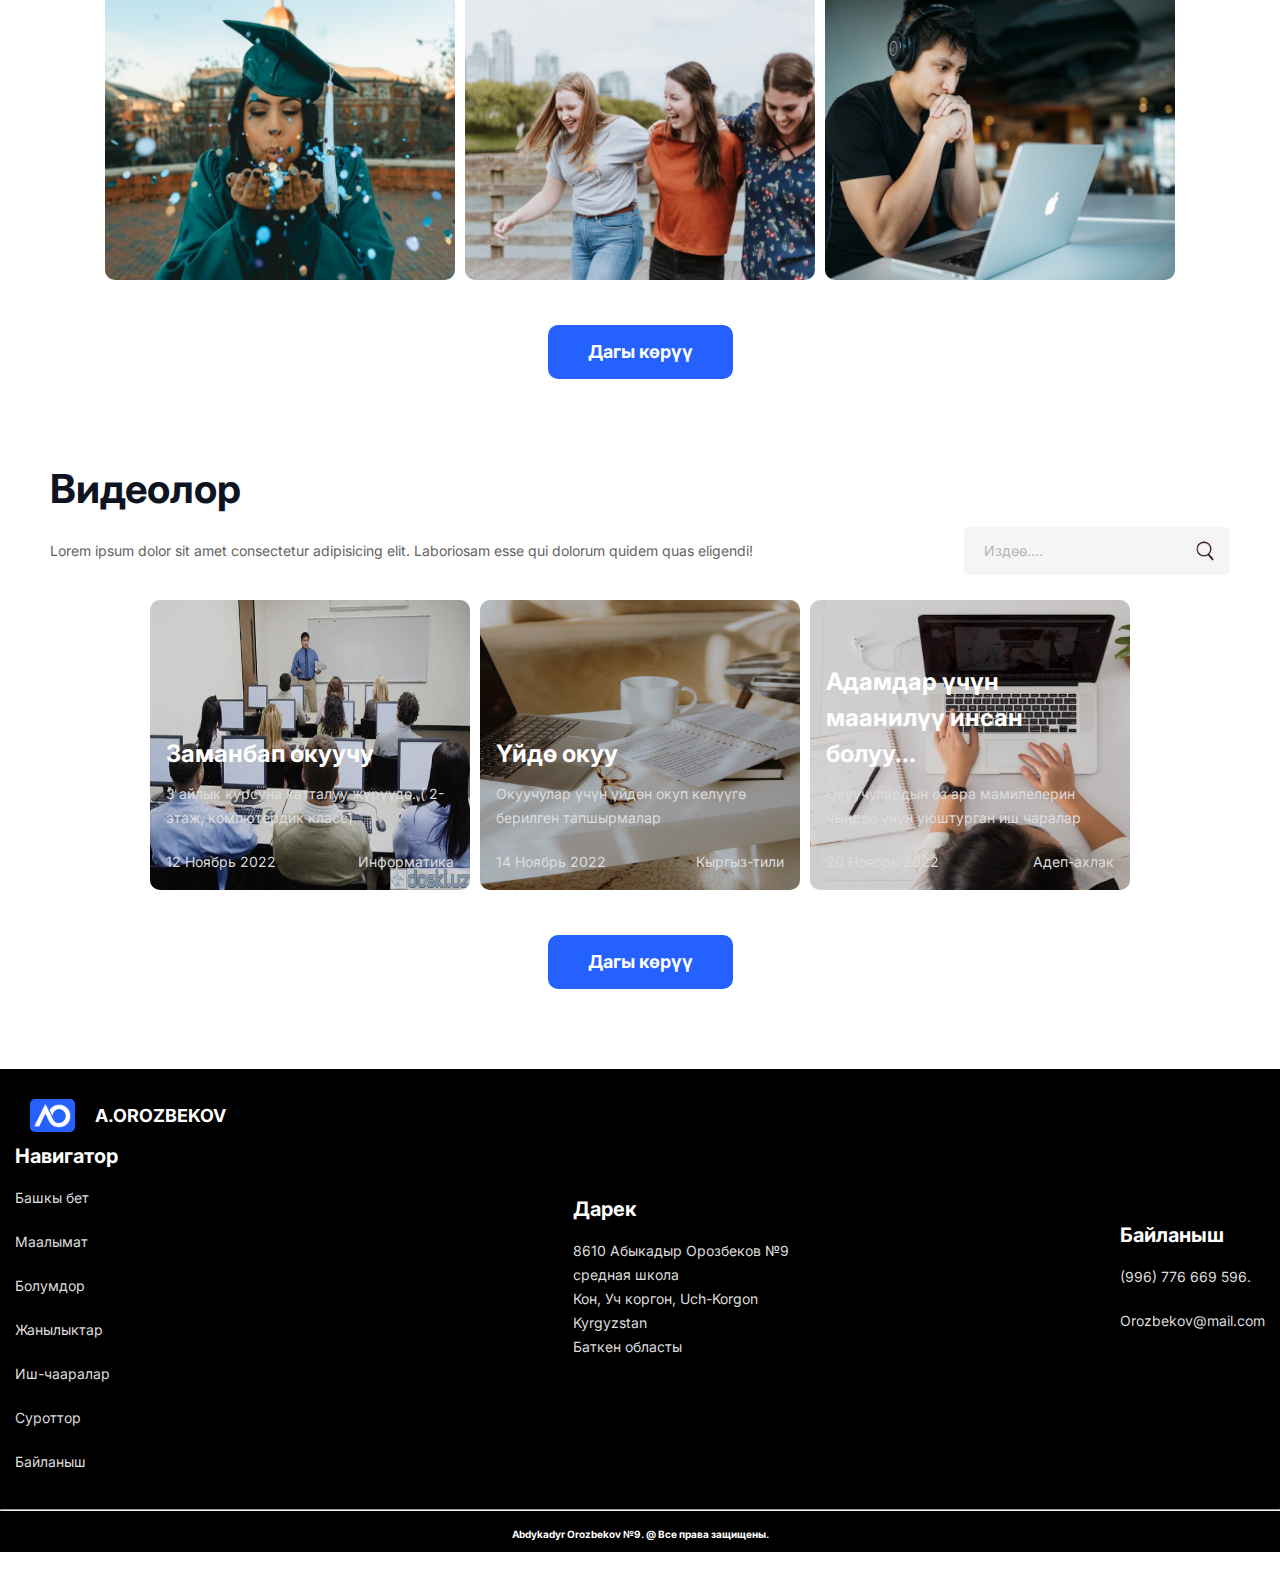
==== commit a5c3cc2f: "footer" ====
--- a/index.html
+++ b/index.html
@@ -851,6 +851,104 @@
         <!-- /Видеолор -->
 
     </section>
+    <section class="section_footer">
+        <!-- footer -->
+        <div class="names_footers">
+            <div class="footer">
+                <div class="footer_menu">
+                    <a href="/" class="logo_name footer_a">
+                        <div class="logo">
+                            <img src="./Orozbekov_Logo.png" alt="">
+                        </div>
+                        <div class="name">
+                            A.OROZBEKOV
+                        </div>
+                    </a>
+
+                    <div class="names_footers">
+                        Навигатор
+                    </div>
+
+                    <a href="#" class="text_footer">
+                        <div>
+                            Башкы бет
+                        </div>
+                    </a>
+                    <a href="#" class="name_footer">
+                        <div class="text_footer">
+                            Маалымат
+                        </div>
+                    </a>
+                    <a href="#" class="name_footer">
+                        <div class="text_footer">
+                            Болумдор
+                        </div>
+                    </a>
+                    <a href="#" class="name_footer">
+                        <div class="text_footer">
+                            Жанылыктар
+                        </div>
+                    </a>
+                    <a href="#" class="name_footer">
+                        <div class="text_footer">
+                            Иш-чааралар
+                        </div>
+                    </a>
+                    <a href="#" class="name_footer">
+                        <div class="text_footer">
+                            Суроттор
+                        </div>
+                    </a>
+                    <a href="#" class="name_footer">
+                        <div class="text_footer">
+                            Байланыш
+                        </div>
+                    </a>
+                </div>
+
+
+                <div class="footer_menu">
+
+                    <div class="names_footers">
+                        Дарек
+                    </div>
+
+                    <div class="text_footer">
+                        8610 Абыкадыр Орозбеков №9 <br>
+                        средная школа <br>
+                        Кон, Уч коргон, Uch-Korgon <br>
+                        Kyrgyzstan <br>
+                        Баткен областы
+                    </div>
+                </div>
+                <div class="footer_menu">
+
+
+                    <div class="names_footers">
+                        Байланыш
+                    </div>
+                    <a href="tel:996776669596">
+                        <div class="text_footer">
+                            (996) 776 669 596.
+                        </div>
+                    </a>
+                    
+                    <div class="text_footer">
+                        Orozbekov@mail.com
+
+                    </div>
+                    <!-- <div class="name_footer">
+                    icons
+                </div> -->
+
+                </div>
+
+            </div>
+            <hr />
+            <p class="footer_bottom_text">Abdykadyr Orozbekov №9. @ Все права защищены.</p>
+        </div>
+
+    </section>
     <script src="./script.js"></script>
 </body>
 
--- a/style.css
+++ b/style.css
@@ -6,9 +6,11 @@
   box-sizing: border-box;
   font-family: "Inter", sans-serif;
 }
+
 html {
   scroll-behavior: smooth;
 }
+
 .global__div {
   display: flex;
   width: 100%;
@@ -236,6 +238,7 @@
   height: 100%;
   background: #1e1e1ea6;
 }
+
 .main_right img {
   width: 100%;
   height: 100%;
@@ -363,21 +366,26 @@
     border-radius: 0;
   }
 }
+
 @keyframes animate {
   0% {
     transform: scale(0);
   }
+
   100% {
     transform: scale(3);
     opacity: 0;
   }
 }
+
 .pulse span:nth-child(2) {
   animation-delay: 1s;
 }
+
 .pulse span:nth-child(3) {
   animation-delay: 2s;
 }
+
 .pulse span:nth-child(4) {
   animation-delay: 3s;
 }
@@ -465,6 +473,7 @@
     display: flex;
     transition: linear 0.3s;
   }
+
   .m_open {
     display: flex;
     transition: linear 0.3s;
@@ -508,6 +517,7 @@
   .main_right img {
     border-radius: 0;
   }
+
   .line__add {
     width: 100%;
   }
@@ -517,6 +527,7 @@
   .main_title {
     font-size: 38px;
   }
+
   .line__add {
     padding: 22px;
   }
@@ -526,6 +537,7 @@
   .main_title {
     font-size: 28px;
   }
+
   .line__add {
     padding: 22px;
   }
@@ -535,6 +547,7 @@
     margin-top: 100px;
   }
 }
+
 /* /main */
 
 /* mission_school */
@@ -748,6 +761,7 @@
     margin-bottom: 15px;
     width: 80%;
   }
+
   .bb__border {
     border-bottom: 1px solid #2461ff;
     margin-bottom: 15px;
@@ -758,6 +772,7 @@
     line-height: normal;
   }
 }
+
 @media screen and (max-width: 500px) {
   .blok_media_media {
     width: 100%;
@@ -874,6 +889,7 @@
   text-decoration: none;
   color: #000000;
 }
+
 @media screen and (max-width: 800px) {
   .bolum_name {
     font-size: 25px;
@@ -900,6 +916,7 @@
     font-size: 16px;
   }
 }
+
 /* /bolumdor */
 
 /* news */
@@ -1044,7 +1061,7 @@
   background: rgba(0, 0, 0, 0.616);
 }
 
-.news_card:hover > img {
+.news_card:hover>img {
   transition: linear 0.3s;
   transform: scale(1.1);
 }
@@ -1161,6 +1178,7 @@
     width: 100%;
   }
 }
+
 /* /news */
 
 /* word_div */
@@ -1302,6 +1320,7 @@
     font-size: 20px;
     line-height: normal;
   }
+
   .word_div_l_subtext {
     margin: 6px 0;
   }
@@ -1322,6 +1341,7 @@
     padding: 80px 0px 50px 0px;
   }
 }
+
 /* /word_div */
 
 /* global__div */
@@ -1387,7 +1407,7 @@
   transition: linear.3s;
 }
 
-.gallery_img:hover > .btn_open {
+.gallery_img:hover>.btn_open {
   visibility: visible;
   opacity: 1;
   transition: linear.3s;
@@ -1467,26 +1487,31 @@
   transition: linear 0.3s;
   opacity: 1;
 }
+
 .gallery_2 {
   visibility: visible;
   opacity: 1;
   transition: linear 0.3s;
 }
+
 .gallery_3 {
   visibility: visible;
   transition: linear 0.3s;
   opacity: 1;
 }
+
 .gallery_4 {
   visibility: visible;
   transition: linear 0.3s;
   opacity: 1;
 }
+
 .gallery_5 {
   visibility: visible;
   opacity: 1;
   transition: linear 0.3s;
 }
+
 .gallery_6 {
   visibility: visible;
   transition: linear 0.3s;
@@ -1496,3 +1521,59 @@
 /* modal img */
 
 /* /global__div */
+
+/* footer */
+.section_footer {
+  background-color: #000000;
+}
+
+.footer {
+  display: flex;
+  width: 100%;
+  justify-content: space-between;
+  align-items: center;
+  flex-wrap: wrap;
+}
+
+.footer_menu,.footer_a {
+  margin: 15px;
+}
+
+.names_footers {
+  margin-bottom: 20px;
+  width: auto;
+  font-style: normal;
+  font-weight: 700;
+  font-size: 20px;
+  line-height: 19px;
+  color: #ffffff;
+}
+
+.text_footer {
+  display: flex;
+  width: 100%;
+  font-style: normal;
+  font-weight: 400;
+  font-size: 14px;
+  line-height: 24px;
+  margin-bottom: 20px;
+  color: #dddddd;
+}
+
+hr {
+  background: #ffffff;
+}
+a{
+  text-decoration: none;
+}
+.footer_bottom_text {
+  justify-content: center;
+  align-items: center;
+  text-align: center;
+  margin-top: 5px;
+  font-style: normal;
+  font-weight: 700;
+  font-size: 10px;
+  line-height: 36px;
+  color: #ffffff;
+}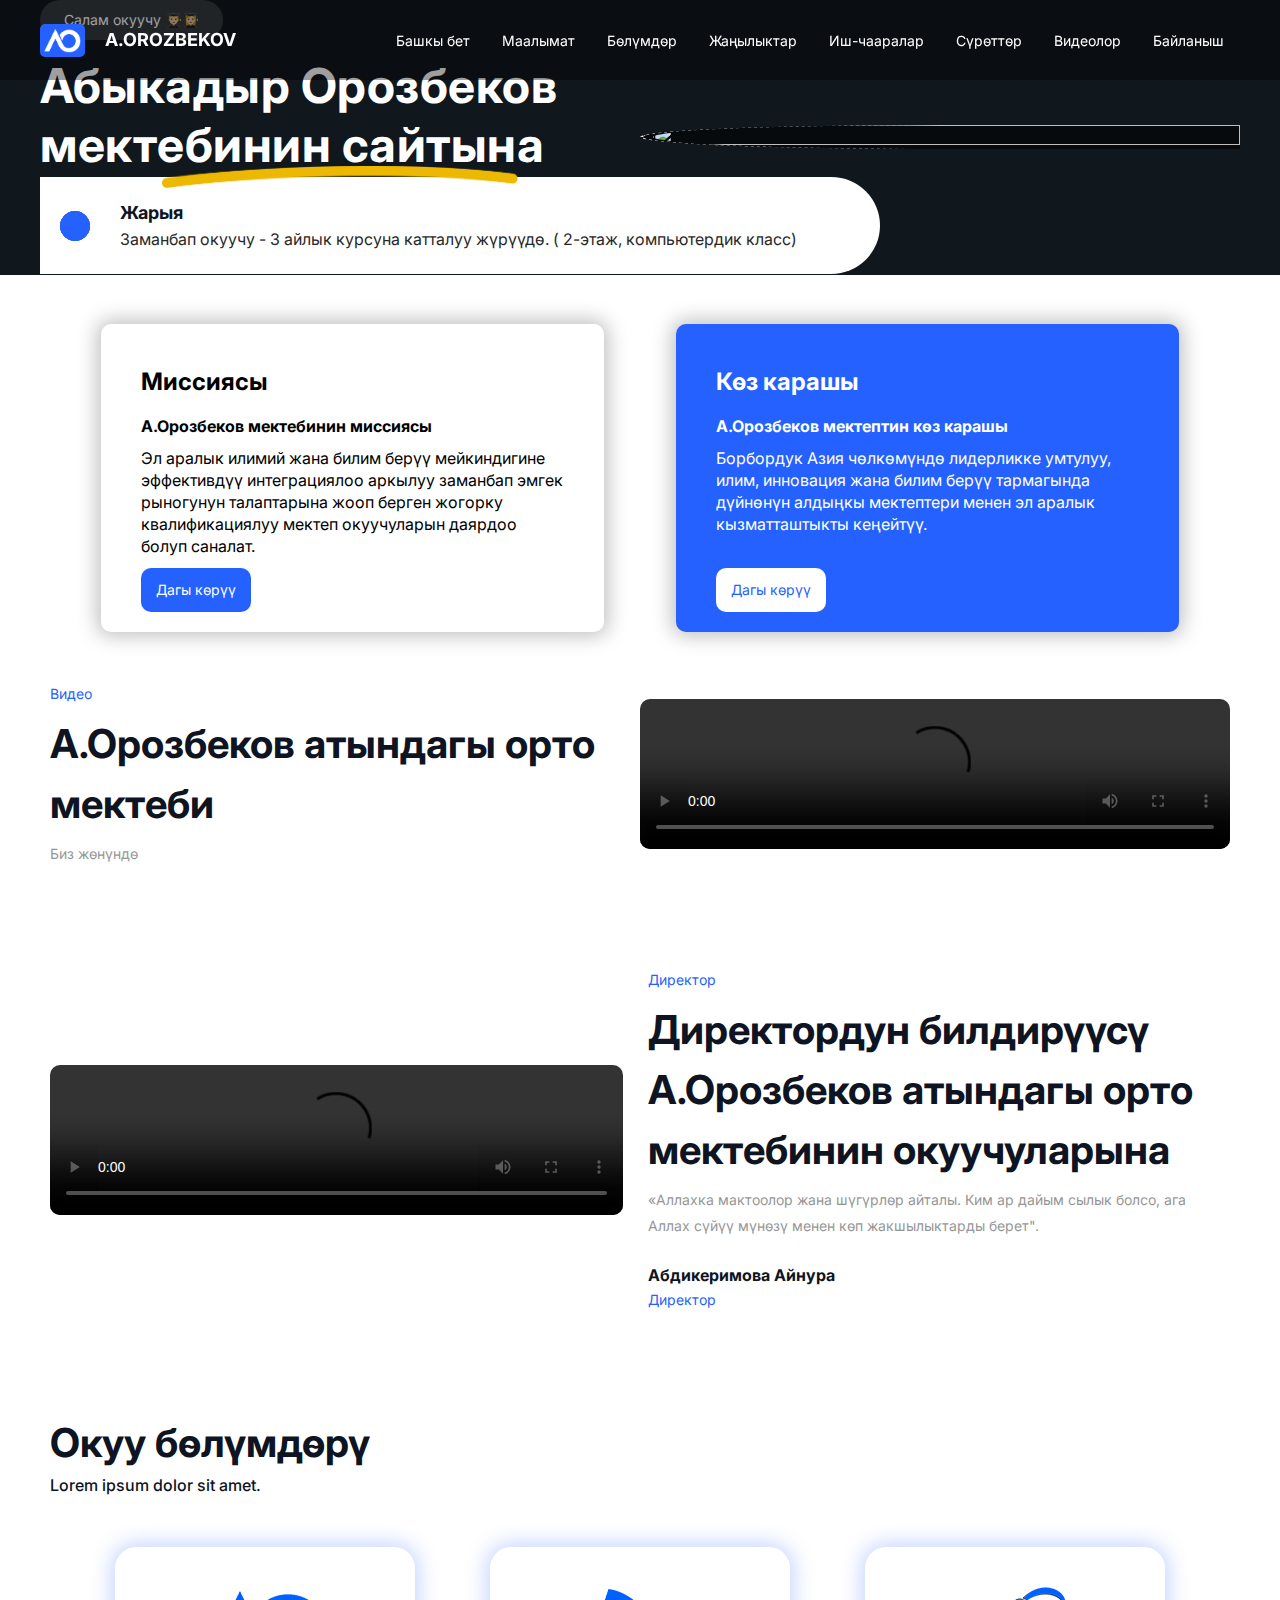
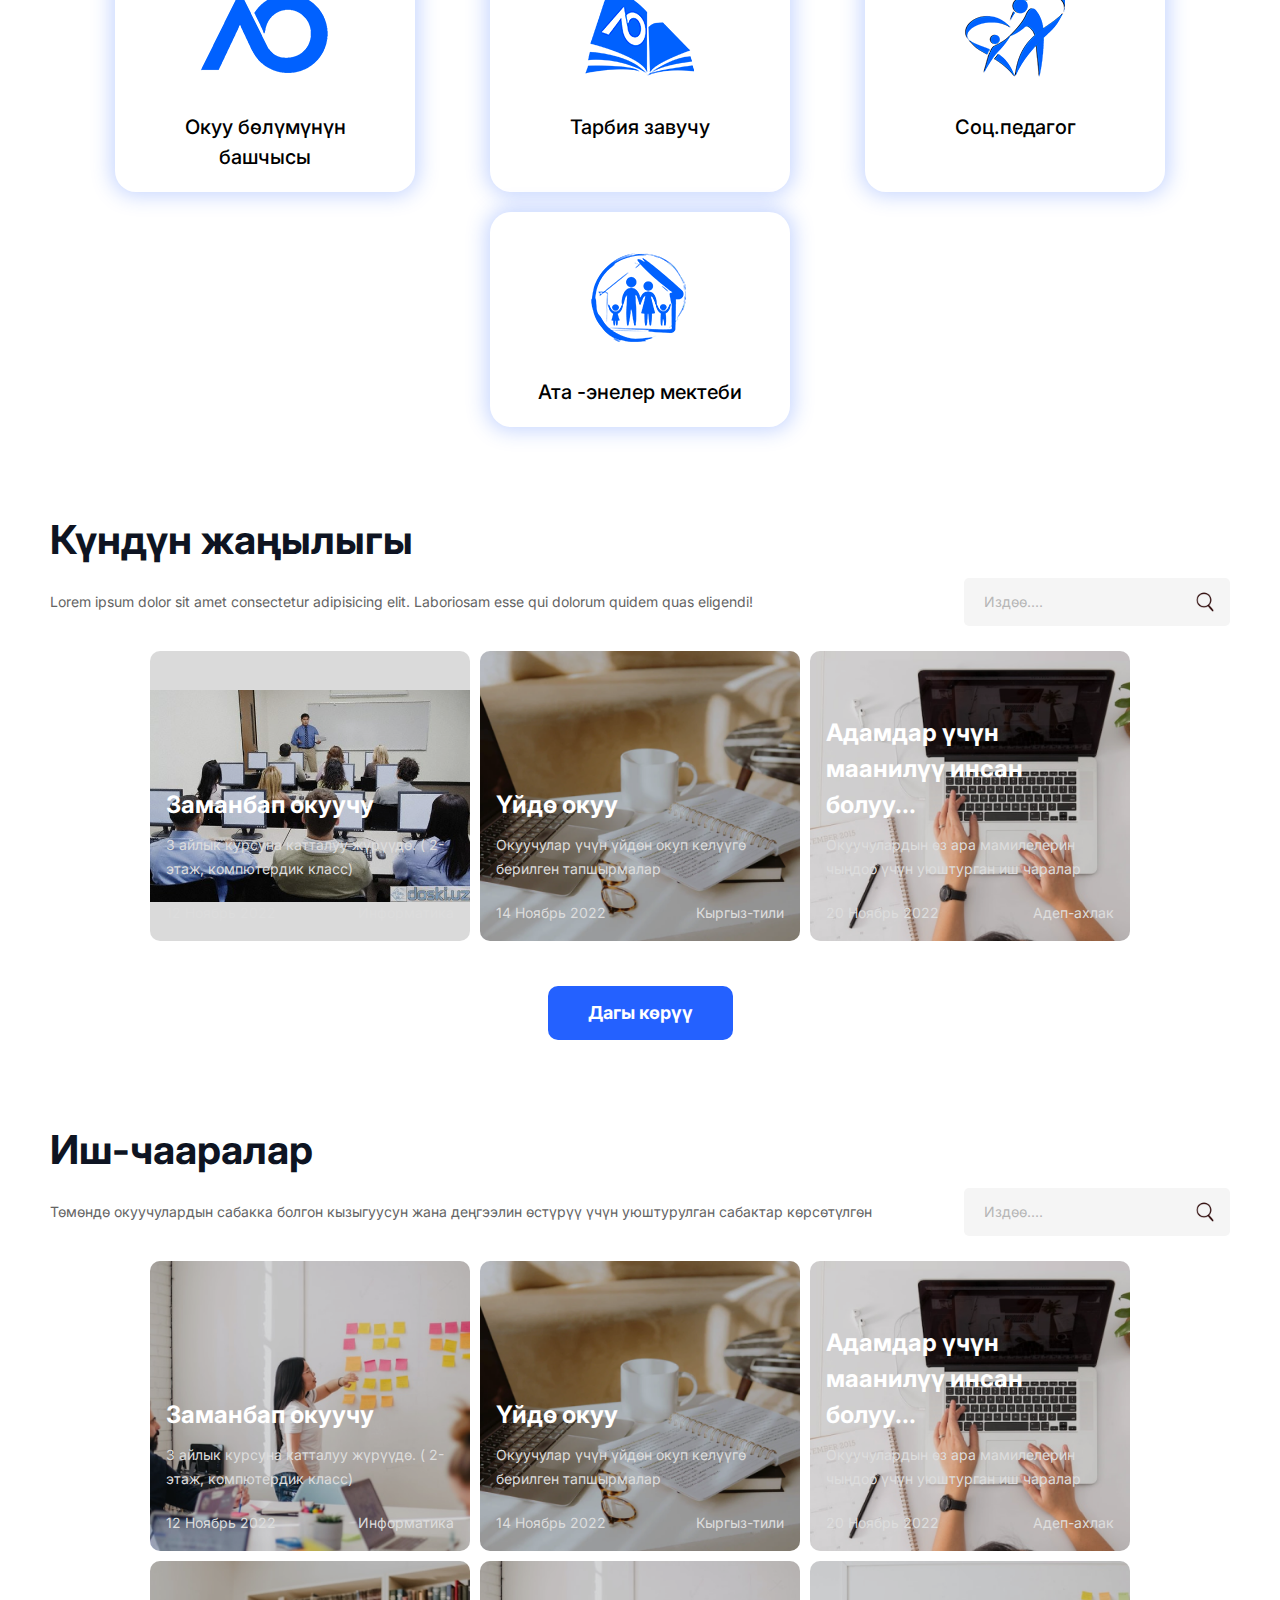
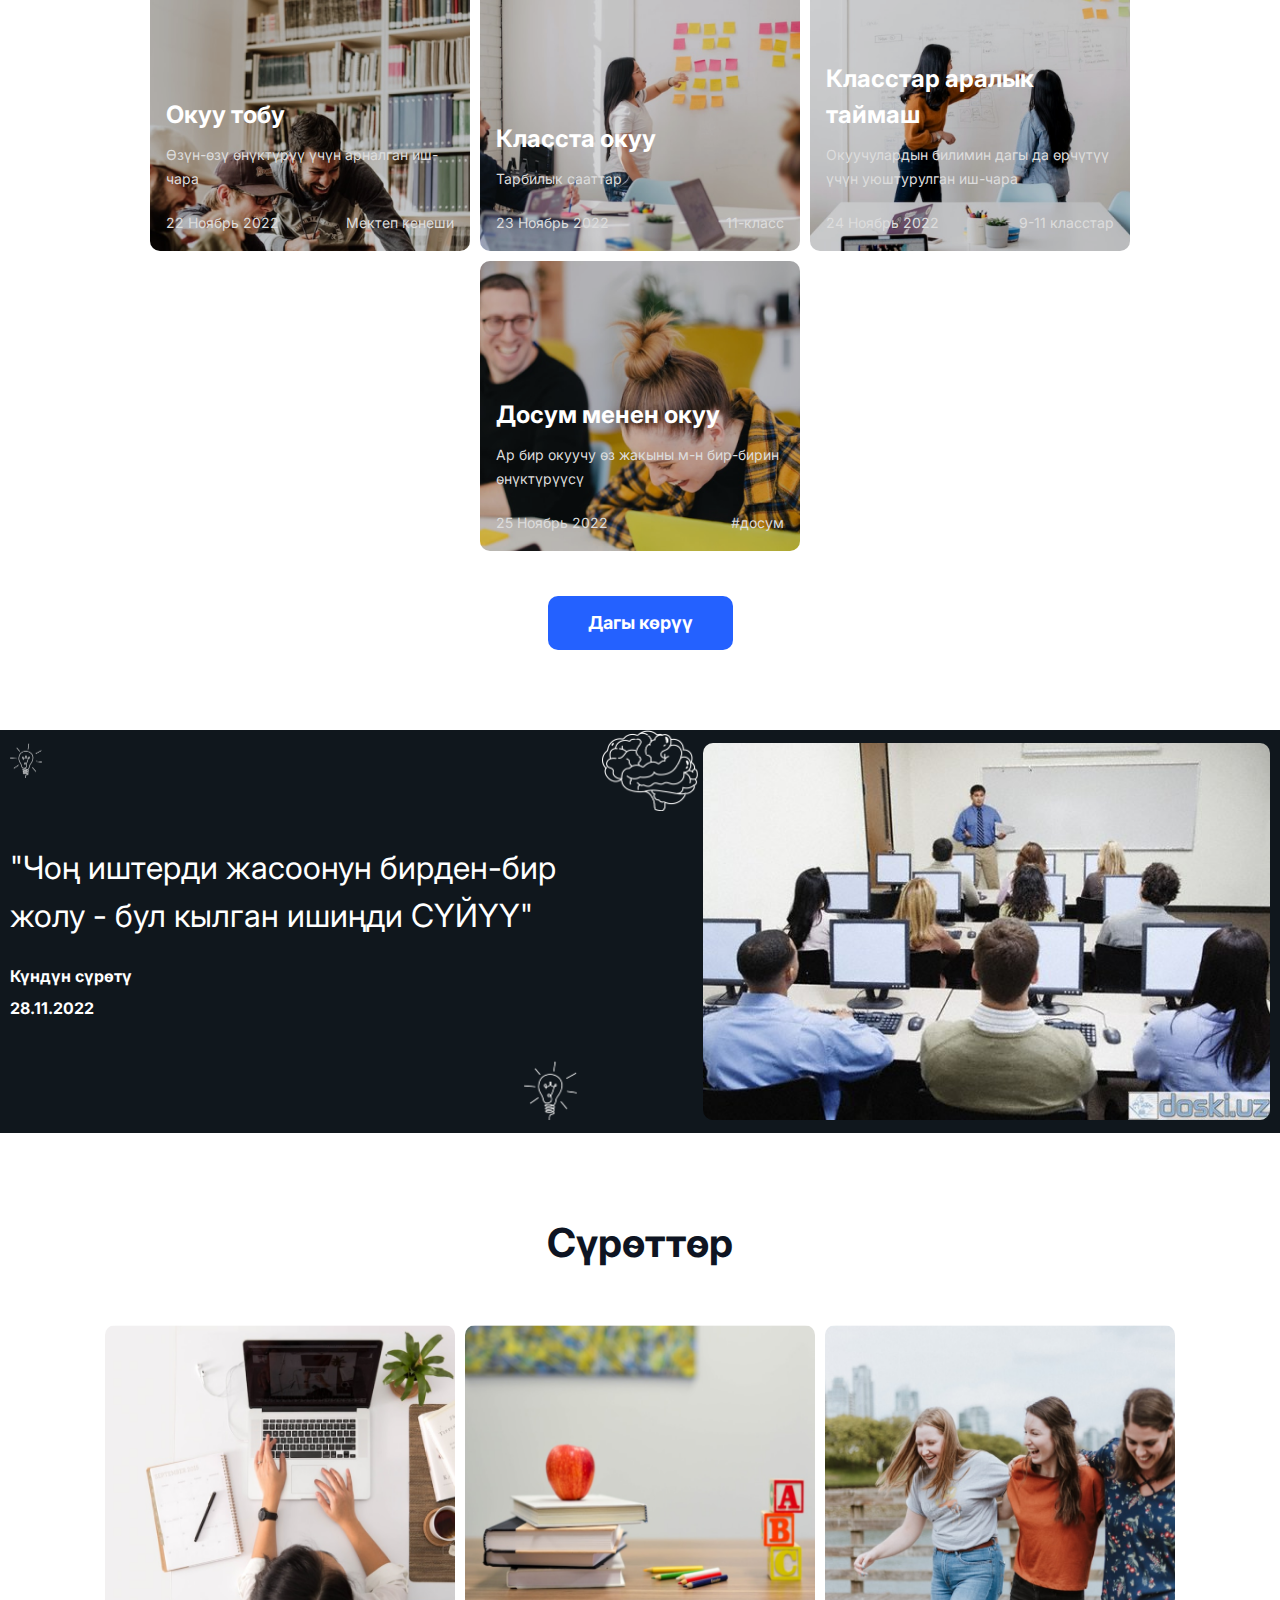
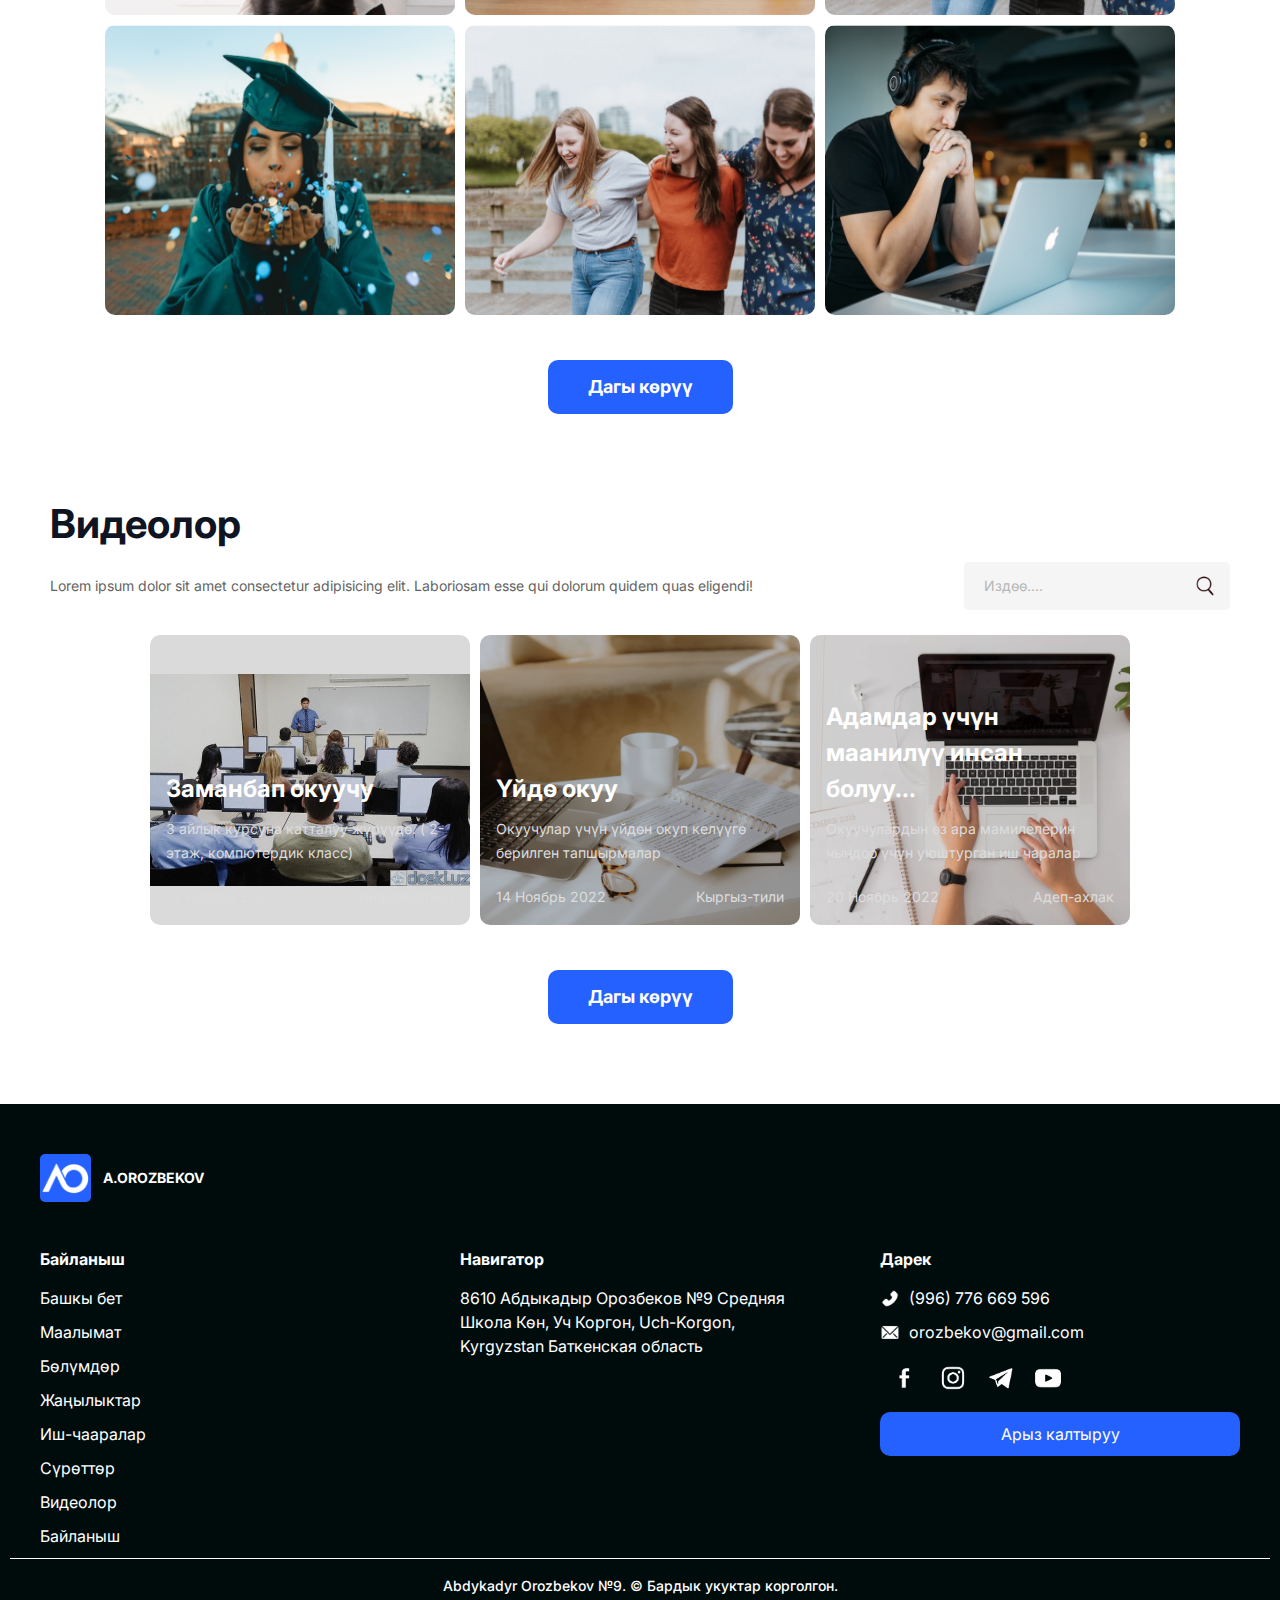
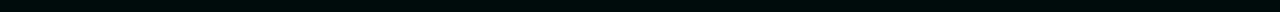
==== commit aef29414: "Add files via upload" ====
--- a/index.html
+++ b/index.html
@@ -5,8 +5,8 @@
     <meta charset="UTF-8">
     <meta http-equiv="X-UA-Compatible" content="IE=edge">
     <meta name="viewport" content="width=device-width, initial-scale=1.0">
-    <link rel="shortcut icon" href="./favicon.png" type="image/x-icon">
-    <link rel="stylesheet" href="./style.css">
+    <link rel="shortcut icon" href="./images/favicon.png" type="image/x-icon">
+    <link rel="stylesheet" href="./css/style.css">
     <title> Abdykadyr Orozbekov </title>
 </head>
 
@@ -20,7 +20,7 @@
 
                     <a href="/" class="logo_name">
                         <div class="logo">
-                            <img src="./Orozbekov_Logo.png" alt="">
+                            <img src="./images/Orozbekov_Logo.png" alt="">
                         </div>
                         <div class="name">
                             A.OROZBEKOV
@@ -29,59 +29,58 @@
 
                     <div class="menu_block">
                         <div class="m_open" onclick="menu()">
-                            <img src="./open.png" alt="">
+                            <img src="./images/open.png" alt="">
                         </div>
                         <div class="m_close" onclick="menu()">
-                            <img src="./close.png" alt="">
+                            <img src="./images/close.png" alt="">
                         </div>
                     </div>
 
                     <nav>
                         <ul>
                             <li>
-                                <a href="#">Башкы бет</a>
+                                <a href="/">Башкы бет</a>
                             </li>
                             <li>
-                                <a href="#">
-                                    Окуу программасы
+                                <a href="#mission_school">
+                                    Маалымат
                                 </a>
 
                             </li>
                             <li>
-                                <a href="#">
-                                    Окуучулар
+                                <a href="#bolumdor">
+                                    Бөлүмдөр
                                 </a>
 
                             </li>
                             <li>
-                                <a href="#">
+                                <a href="#news_school">
+                                    Жаңылыктар
+                                </a>
+
+                            </li>
+                            <li>
+                                <a href="#events_school">
                                     Иш-чааралар
                                 </a>
 
                             </li>
                             <li>
-                                <a href="#">
-                                    Маалымат
+                                <a href="#gallery">
+                                    Сүрөттөр
                                 </a>
 
                             </li>
                             <li>
-                                <a href="#">
-                                    Жаңылыктар
+                                <a href="#video_school">
+                                    Видеолор
                                 </a>
 
                             </li>
                             <li>
-                                <a href="#">
-                                    Медиа
-                                </a>
-
-                            </li>
-                            <li>
-                                <a href="#">
+                                <a href="#footer">
                                     Байланыш
                                 </a>
-
                             </li>
                         </ul>
                     </nav>
@@ -97,7 +96,7 @@
                         <div class="text_tt">Абыкадыр Орозбеков мектебинин сайтына кош келиңиздер</div>
 
                         <div class="main_title_img">
-                            <img src="./line.png" alt="">
+                            <img src="./images/line.png" alt="">
                         </div>
                     </div>
 
@@ -108,12 +107,12 @@
 
                 <div class="main_right">
                     <div class="b_fon_black"></div>
-                    <img src="./fon.png" alt="">
+                    <img src="./images/fon.png" alt="">
                 </div>
             </div>
 
             <div class="add_main">
-                <div class="add_main_container">
+                <div class="add_main_container" id="mission_school">
                     <div class="line__add">
                         <a href="#news_school" class="add_main_name">
                             Жарыя
@@ -161,6 +160,12 @@
                         болуп саналат.
                     </div>
                 </div>
+
+                <a href="./maalymat/">
+                    <div class="miss_btn" style="background: #2461ff;  color: white;">
+                        Дагы көрүү
+                    </div>
+                </a>
             </div>
 
             <div class="mission_school_card" style="background: #2461FF; color: white;">
@@ -181,6 +186,12 @@
                         тармагында дүйнөнүн алдыңкы мектептери менен эл аралык кызматташтыкты кеңейтүү.
                     </div>
                 </div>
+                <a href="./maalymat/">
+                    <div class="miss_btn" style="background: white;  color: #2461ff;">
+                        Дагы көрүү
+                    </div>
+                </a>
+
             </div>
 
         </div>
@@ -203,7 +214,7 @@
             </div>
 
             <div class="blok_media_media">
-                <video controls src="./abiturientam.mp4"></video>
+                <video controls src="./images/abiturientam.mp4"></video>
             </div>
         </div>
         <!-- /blok_media -->
@@ -211,7 +222,7 @@
         <!-- blok_media -->
         <div class="blok_media">
             <div class="blok_media_media">
-                <video controls src="./abiturientam.mp4"></video>
+                <video controls src="./images/abiturientam.mp4"></video>
             </div>
 
             <div class="blok_media_text blok_l_25px">
@@ -233,7 +244,7 @@
                     Абдикеримова Айнура
                 </div>
 
-                <div class="media_mini_text">
+                <div class="media_mini_text" id="bolumdor">
                     Директор
                 </div>
             </div>
@@ -255,9 +266,9 @@
 
             <div class="bolumdor_cont">
 
-                <a href="#" class="bolumdor_card">
+                <a href="./bolumdor/" class="bolumdor_card">
                     <div class="bolumdor_img">
-                        <img src="./b1.png" alt="">
+                        <img src="./images/b1.png" alt="">
                     </div>
 
                     <div class="bolumdor_name">
@@ -265,9 +276,9 @@
                     </div>
                 </a>
 
-                <a href="#" class="bolumdor_card">
+                <a href="./bolumdor/" class="bolumdor_card">
                     <div class="bolumdor_img">
-                        <img src="./b2.png" alt="">
+                        <img src="./images/b2.png" alt="">
                     </div>
 
                     <div class="bolumdor_name">
@@ -275,9 +286,9 @@
                     </div>
                 </a>
 
-                <a href="#" class="bolumdor_card">
+                <a href="./bolumdor/" class="bolumdor_card">
                     <div class="bolumdor_img">
-                        <img src="./b3.png" alt="">
+                        <img src="./images/b3.png" alt="">
                     </div>
 
                     <div class="bolumdor_name">
@@ -285,21 +296,21 @@
                     </div>
                 </a>
 
-                <a href="#" class="bolumdor_card">
+                <a href="./bolumdor/" class="bolumdor_card">
                     <div class="bolumdor_img">
-                        <img src="./b4.png" alt="">
-                    </div>
-
-                    <div class="bolumdor_name">
+                        <img src="./images/b4.png" alt="">
+                    </div>
+
+                    <div class="bolumdor_name" id="news_school">
                         Ата -энелер мектеби
                     </div>
                 </a>
             </div>
         </div>
         <!-- /bolumdor -->
-
+        
         <!-- news -->
-        <div class="news" id="news_school">
+        <div class="news">
             <div class="news_title">
                 Күндүн жаңылыгы
             </div>
@@ -313,14 +324,14 @@
                 <form action="#" method="post" class="news_form">
                     <input type="search" name="search" placeholder="Издөө....">
                     <button type="submit">
-                        <img src="./search.png" alt="">
+                        <img src="./images/search.png" alt="">
                     </button>
                 </form>
             </div>
 
             <div class="news_cards">
-                <a href="#" class="news_card">
-                    <img src="./kurs.jpg" alt="">
+                <a href="./news/" class="news_card">
+                    <img src="./images/kurs.jpg" alt="">
                     <div class="news_card_info">
                         <div class="name_news">
                             Заманбап окуучу
@@ -342,8 +353,8 @@
                     </div>
                 </a>
 
-                <a href="#" class="news_card">
-                    <img src="./news1.png" alt="">
+                <a href="./news/" class="news_card">
+                    <img src="./images/news1.png" alt="">
                     <div class="news_card_info">
                         <div class="name_news">
                             Үйдө окуу
@@ -365,8 +376,8 @@
                     </div>
                 </a>
 
-                <a href="#" class="news_card">
-                    <img src="./news2.png" alt="">
+                <a href="./news/" class="news_card">
+                    <img src="./images/news2.png" alt="">
                     <div class="news_card_info">
                         <div class="name_news">
                             Адамдар үчүн маанилүү инсан болуу...
@@ -390,14 +401,14 @@
 
             </div>
 
-            <a href="#" class="news_btn">
+            <a href="./news/" class="news_btn" id="events_school">
                 Дагы көрүү
             </a>
         </div>
         <!-- /news -->
 
         <!-- Иш-чааралар -->
-        <div class="news" id="news_school">
+        <div class="news">
             <div class="news_title">
                 Иш-чааралар
             </div>
@@ -408,17 +419,17 @@
                     сабактар көрсөтүлгөн
                 </div>
 
-                <form action="#" method="post" class="news_form">
+                <form action="./events/" method="post" class="news_form">
                     <input type="search" name="search" placeholder="Издөө....">
                     <button type="submit">
-                        <img src="./search.png" alt="">
+                        <img src="./images/search.png" alt="">
                     </button>
                 </form>
             </div>
 
             <div class="news_cards">
-                <a href="#" class="news_card">
-                    <img src="./kurs.jpg" alt="">
+                <a href="./events/" class="news_card">
+                    <img src="./images/news4.png" alt="">
                     <div class="news_card_info">
                         <div class="name_news">
                             Заманбап окуучу
@@ -440,8 +451,8 @@
                     </div>
                 </a>
 
-                <a href="#" class="news_card">
-                    <img src="./news1.png" alt="">
+                <a href="./events/" class="news_card">
+                    <img src="./images/news1.png" alt="">
                     <div class="news_card_info">
                         <div class="name_news">
                             Үйдө окуу
@@ -463,8 +474,8 @@
                     </div>
                 </a>
 
-                <a href="#" class="news_card">
-                    <img src="./news2.png" alt="">
+                <a href="./events/" class="news_card">
+                    <img src="./images/news2.png" alt="">
                     <div class="news_card_info">
                         <div class="name_news">
                             Адамдар үчүн маанилүү инсан болуу...
@@ -486,8 +497,8 @@
                     </div>
                 </a>
 
-                <a href="#" class="news_card">
-                    <img src="./news3.png" alt="">
+                <a href="./events/" class="news_card">
+                    <img src="./images/news3.png" alt="">
                     <div class="news_card_info">
                         <div class="name_news">
                             Окуу тобу
@@ -509,8 +520,8 @@
                     </div>
                 </a>
 
-                <a href="#" class="news_card">
-                    <img src="./news4.png" alt="">
+                <a href="./events/" class="news_card">
+                    <img src="./images/news4.png" alt="">
                     <div class="news_card_info">
                         <div class="name_news">
                             Класста окуу
@@ -532,8 +543,8 @@
                     </div>
                 </a>
 
-                <a href="#" class="news_card">
-                    <img src="./news5.png" alt="">
+                <a href="./events/" class="news_card">
+                    <img src="./images/news5.png" alt="">
                     <div class="news_card_info">
                         <div class="name_news">
                             Класстар аралык таймаш
@@ -555,8 +566,8 @@
                     </div>
                 </a>
 
-                <a href="#" class="news_card">
-                    <img src="./news6.png" alt="">
+                <a href="./events/" class="news_card">
+                    <img src="./images/news6.png" alt="">
                     <div class="news_card_info">
                         <div class="name_news">
                             Досум менен окуу
@@ -579,7 +590,7 @@
                 </a>
             </div>
 
-            <a href="#" class="news_btn">
+            <a href="./events/" class="news_btn">
                 Дагы көрүү
             </a>
         </div>
@@ -590,7 +601,7 @@
     <div class="word_div">
         <div class="word_div_cont">
             <div class="word_div_l">
-                <img src="./lamp.png" alt="" class="w_img1">
+                <img src="./images/lamp.png" alt="" class="w_img1">
                 <div class="word_div_l_text">
                     "Чоң иштерди жасоонун бирден-бир жолу - бул кылган ишиңди СҮЙҮҮ"
                 </div>
@@ -602,22 +613,23 @@
                 <div class="word_div_l_date">
                     28.11.2022
                 </div>
-                <img src="./lamp2.png" alt="" class="w_img2">
+                <img src="./images/lamp2.png" alt="" class="w_img2">
 
             </div>
 
             <div class="w_img_center_top">
-                <img src="./mee.png" alt="">
+                <img src="./images/mee.png" alt="">
             </div>
 
             <div class="word_div_r">
-                <img src="./kurs.jpg" alt="">
+                <img src="./images/kurs.jpg" alt="">
             </div>
         </div>
 
     </div>
     <!-- /word_div -->
 
+    <div id="gallery" style="display: flex; width: 100%;"></div>
 
     <section class="global__div">
 
@@ -629,132 +641,38 @@
 
             <div class="gallery_imgs">
                 <div class="gallery_img">
-                    <img src="./img1.png" alt="">
-                    <div class="btn_open" onclick="gallery_1()">
-                        <img src="./plus.png" alt="" style="width: 35px; height: 35px;">
-                    </div>
+                    <img src="./images/img1.png" alt="">
                 </div>
 
                 <div class="gallery_img">
-                    <img src="./img2.png" alt="">
-                    <div class="btn_open" onclick="gallery_2()">
-                        <img src="./plus.png" alt="" style="width: 35px; height: 35px;">
-                    </div>
+                    <img src="./images/img2.png" alt="">
                 </div>
 
                 <div class="gallery_img">
-                    <img src="./img3.png" alt="">
-                    <div class="btn_open" onclick="gallery_3()">
-                        <img src="./plus.png" alt="" style="width: 35px; height: 35px;">
-                    </div>
+                    <img src="./images/img3.png" alt="">
                 </div>
 
                 <div class="gallery_img">
-                    <img src="./img4.png" alt="">
-                    <div class="btn_open" onclick="gallery_4()">
-                        <img src="./plus.png" alt="" style="width: 35px; height: 35px;">
-                    </div>
+                    <img src="./images/img4.png" alt="">
                 </div>
 
                 <div class="gallery_img">
-                    <img src="./img5.png" alt="">
-                    <div class="btn_open" onclick="gallery_5()">
-                        <img src="./plus.png" alt="" style="width: 35px; height: 35px;">
-                    </div>
+                    <img src="./images/img5.png" alt="">
                 </div>
 
                 <div class="gallery_img">
-                    <img src="./img6.png" alt="">
-                    <div class="btn_open" onclick="gallery_6()">
-                        <img src="./plus.png" alt="" style="width: 35px; height: 35px;">
-                    </div>
-                </div>
-            </div>
-
-            <!-- modal img -->
-            <div class="gallery_img_fixed" id="gallery_1">
-                <div class="blok__img">
-
-                    <div class="close_img" onclick="gallery_1()">
-                        <img src="./close.png" alt="">
-                    </div>
-
-                    <div class="blok_im">
-                        <img src="./img1.png" alt="">
-                    </div>
-                </div>
-            </div>
-            <div class="gallery_img_fixed" id="gallery_2">
-                <div class="blok__img">
-
-                    <div class="close_img" onclick="gallery_2()">
-                        <img src="./close.png" alt="">
-                    </div>
-
-                    <div class="blok_im">
-                        <img src="./img2.png" alt="">
-                    </div>
-                </div>
-            </div>
-            <div class="gallery_img_fixed" id="gallery_3">
-                <div class="blok__img">
-
-                    <div class="close_img" onclick="gallery_3()">
-                        <img src="./close.png" alt="">
-                    </div>
-
-                    <div class="blok_im">
-                        <img src="./img3.png" alt="">
-                    </div>
-                </div>
-            </div>
-            <div class="gallery_img_fixed" id="gallery_4">
-                <div class="blok__img">
-
-                    <div class="close_img" onclick="gallery_4()">
-                        <img src="./close.png" alt="">
-                    </div>
-
-                    <div class="blok_im">
-                        <img src="./img4.png" alt="">
-                    </div>
-                </div>
-            </div>
-            <div class="gallery_img_fixed" id="gallery_5">
-                <div class="blok__img">
-
-                    <div class="close_img" onclick="gallery_5()">
-                        <img src="./close.png" alt="">
-                    </div>
-
-                    <div class="blok_im">
-                        <img src="./img5.png" alt="">
-                    </div>
-                </div>
-            </div>
-            <div class="gallery_img_fixed" id="gallery_6">
-                <div class="blok__img">
-
-                    <div class="close_img" onclick="gallery_6()">
-                        <img src="./close.png" alt="">
-                    </div>
-
-                    <div class="blok_im">
-                        <img src="./img6.png" alt="">
-                    </div>
-                </div>
-            </div>
-
-            <!-- /modal img -->
-
-        </div>
-        <a href="#" class="news_btn">
+                    <img src="./images/img6.png" alt="">
+                </div>
+            </div>
+
+        </div>
+        <a href="./image/" class="news_btn" id="video_school">
             Дагы көрүү
         </a>
         <!-- /gallery -->
 
         <!-- Видеолор -->
-        <div class="news" id="news_school">
+        <div class="news">
             <div class="news_title">
                 Видеолор
             </div>
@@ -768,14 +686,14 @@
                 <form action="#" method="post" class="news_form">
                     <input type="search" name="search" placeholder="Издөө....">
                     <button type="submit">
-                        <img src="./search.png" alt="">
+                        <img src="./images/search.png" alt="">
                     </button>
                 </form>
             </div>
 
             <div class="news_cards">
-                <a href="#" class="news_card">
-                    <img src="./kurs.jpg" alt="">
+                <a href="./video/" class="news_card">
+                    <img src="./images/kurs.jpg" alt="">
                     <div class="news_card_info">
                         <div class="name_news">
                             Заманбап окуучу
@@ -797,8 +715,8 @@
                     </div>
                 </a>
 
-                <a href="#" class="news_card">
-                    <img src="./news1.png" alt="">
+                <a href="./video/" class="news_card">
+                    <img src="./images/news1.png" alt="">
                     <div class="news_card_info">
                         <div class="name_news">
                             Үйдө окуу
@@ -820,8 +738,8 @@
                     </div>
                 </a>
 
-                <a href="#" class="news_card">
-                    <img src="./news2.png" alt="">
+                <a href="./video/" class="news_card">
+                    <img src="./images/news2.png" alt="">
                     <div class="news_card_info">
                         <div class="name_news">
                             Адамдар үчүн маанилүү инсан болуу...
@@ -844,112 +762,82 @@
                 </a>
             </div>
 
-            <a href="#" class="news_btn">
+            <a href="./video/" class="news_btn" id="footer">
                 Дагы көрүү
             </a>
         </div>
         <!-- /Видеолор -->
-
     </section>
-    <section class="section_footer">
-        <!-- footer -->
-        <div class="names_footers">
-            <div class="footer">
-                <div class="footer_menu">
-                    <a href="/" class="logo_name footer_a">
-                        <div class="logo">
-                            <img src="./Orozbekov_Logo.png" alt="">
-                        </div>
-                        <div class="name">
-                            A.OROZBEKOV
-                        </div>
+    <!-- footer -->
+    <footer>
+        <div class="footer_container">
+            <div class="footer_header">
+                <div class="footer_img">
+                    <img src="./images/Orozbekov_Logo.png" alt="">
+                </div>
+                <div class="footer_name">
+                    A.OROZBEKOV
+                </div>
+            </div>
+            <div class="footer_block_line">
+                <div class="footer_block">
+                    <div class="footer__title">Байланыш</div>
+                    <a href="/">Башкы бет</a>
+                    <a href="#mission_school">Маалымат</a>
+                    <a href="#bolumdor">Бөлүмдөр</a>
+                    <a href="#news_school">Жаңылыктар</a>
+                    <a href="#events_school">Иш-чааралар</a>
+                    <a href="#gallery">Сүрөттөр</a>
+                    <a href="#video_school">Видеолор</a>
+                    <a href="./contact">Байланыш</a>
+                </div>
+                <div class="footer_block">
+                    <div class="footer__title">Навигатор</div>
+                    <a href="https://goo.gl/maps/PDQrjRgouZBsu7Vq5">
+                        8610 Абдыкадыр Орозбеков №9 Средняя Школа
+                        Көн, Уч Коргон, Uch-Korgon, Kyrgyzstan
+                        Баткенская область
                     </a>
-
-                    <div class="names_footers">
-                        Навигатор
-                    </div>
-
-                    <a href="#" class="text_footer">
-                        <div>
-                            Башкы бет
+                </div>
+                <div class="footer_block">
+                    <div class="footer__title">Дарек</div>
+                    <a href="tel:996776669596" class="footer_a">
+                        <div class="footer_a_img">
+                            <img src="./images/phone.png" alt="">
+                        </div>
+                        <div class="footer_a_text">
+                            (996) 776 669 596
                         </div>
                     </a>
-                    <a href="#" class="name_footer">
-                        <div class="text_footer">
-                            Маалымат
+                    <a href="mailto:orozbekov@gmail.com" class="footer_a">
+                        <div class="footer_a_img">
+                            <img src="./images/email.png" alt="">
+                        </div>
+                        <div class="footer_a_text">
+                            orozbekov@gmail.com
                         </div>
                     </a>
-                    <a href="#" class="name_footer">
-                        <div class="text_footer">
-                            Болумдор
-                        </div>
+                    <div class="line_social">
+                        <a href="#"><img src="./images/facebook.png" alt=""></a>
+                        <a href="#"><img src="./images/instagram.png" alt=""></a>
+                        <a href="#"><img src="./images/telegram.png" alt=""></a>
+                        <a href="#"><img src="./images/youtube.png" alt=""></a>
+                    </div>
+
+                    <a href="./contact" class="footer_apply">
+                        Арыз калтыруу
                     </a>
-                    <a href="#" class="name_footer">
-                        <div class="text_footer">
-                            Жанылыктар
-                        </div>
-                    </a>
-                    <a href="#" class="name_footer">
-                        <div class="text_footer">
-                            Иш-чааралар
-                        </div>
-                    </a>
-                    <a href="#" class="name_footer">
-                        <div class="text_footer">
-                            Суроттор
-                        </div>
-                    </a>
-                    <a href="#" class="name_footer">
-                        <div class="text_footer">
-                            Байланыш
-                        </div>
-                    </a>
-                </div>
-
-
-                <div class="footer_menu">
-
-                    <div class="names_footers">
-                        Дарек
-                    </div>
-
-                    <div class="text_footer">
-                        8610 Абыкадыр Орозбеков №9 <br>
-                        средная школа <br>
-                        Кон, Уч коргон, Uch-Korgon <br>
-                        Kyrgyzstan <br>
-                        Баткен областы
-                    </div>
-                </div>
-                <div class="footer_menu">
-
-
-                    <div class="names_footers">
-                        Байланыш
-                    </div>
-                    <a href="tel:996776669596">
-                        <div class="text_footer">
-                            (996) 776 669 596.
-                        </div>
-                    </a>
-                    
-                    <div class="text_footer">
-                        Orozbekov@mail.com
-
-                    </div>
-                    <!-- <div class="name_footer">
-                    icons
-                </div> -->
-
-                </div>
-
-            </div>
-            <hr />
-            <p class="footer_bottom_text">Abdykadyr Orozbekov №9. @ Все права защищены.</p>
-        </div>
-
-    </section>
-    <script src="./script.js"></script>
+                </div>
+
+            </div>
+        </div>
+
+        <div class="footer_buttom_line">
+            Abdykadyr Orozbekov №9. © Бардык укуктар корголгон.
+        </div>
+    </footer>
+    <!-- /footer -->
+    <script src="./js/script.js"></script>
 </body>
 
 </html>--- a/css/style.css
+++ b/css/style.css
@@ -0,0 +1,1653 @@
+@import url("https://fonts.googleapis.com/css2?family=Inter:wght@100;200;300;400;500;600;700;800;900&display=swap");
+
+* {
+  margin: 0;
+  padding: 0;
+  box-sizing: border-box;
+  font-family: "Inter", sans-serif;
+}
+html {
+  scroll-behavior: smooth;
+}
+.global__div {
+  display: flex;
+  width: 100%;
+  justify-content: center;
+  align-items: center;
+  flex-direction: column;
+}
+
+/* main */
+main {
+  position: relative;
+  display: flex;
+  width: 100%;
+  justify-content: center;
+  align-items: center;
+  flex-direction: column;
+  background: #10171d;
+
+  border-bottom: 1px solid #10171d;
+}
+
+header {
+  position: fixed;
+  top: 0;
+  display: flex;
+  width: 100%;
+  height: 80px;
+  justify-content: center;
+  align-items: center;
+  transition: linear 0.3s;
+  z-index: 999;
+  /* background: rgba(0, 0, 0, 0.26); */
+  background: rgba(0, 0, 0, 0.377);
+}
+
+/* header:hover {
+  transition: linear 0.3s;
+  background: #10171de3;
+} */
+
+.header_container {
+  display: flex;
+  width: 100%;
+  height: 100%;
+  max-width: 1200px;
+  justify-content: space-between;
+  align-items: center;
+}
+
+.logo_name {
+  display: flex;
+  width: auto;
+  justify-content: center;
+  align-items: center;
+  text-decoration: none;
+}
+
+.logo {
+  display: flex;
+  width: 45px;
+  height: 33px;
+  justify-content: center;
+  align-items: center;
+  text-align: center;
+  /* background: #0ec5d7; */
+  background: #2461ff;
+  border-radius: 5px;
+  padding: 4px;
+}
+
+.name {
+  display: flex;
+  width: auto;
+  font-style: normal;
+  font-weight: 700;
+  font-size: 18px;
+  line-height: 16px;
+  text-align: center;
+  margin-left: 20px;
+  color: #ffffff;
+}
+
+.logo img {
+  width: 100%;
+  height: 100%;
+}
+
+nav ul {
+  display: flex;
+  width: auto;
+  justify-content: center;
+  align-items: center;
+}
+
+nav ul li {
+  display: flex;
+}
+
+nav ul li a {
+  display: flex;
+  width: auto;
+  justify-content: center;
+  align-items: center;
+  text-align: center;
+  margin: 0px 16px;
+  color: white;
+  font-style: normal;
+  font-weight: 400;
+  font-size: 14px;
+  line-height: 21px;
+  display: flex;
+  align-items: center;
+  color: #ffffff;
+  transition: linear 0.3s;
+  text-decoration: none;
+}
+
+nav ul li a:hover {
+  transition: linear 0.3s;
+  transform: scale(1.1);
+}
+
+.main {
+  /* position: absolute;
+  top: 0; */
+  display: flex;
+  width: 100%;
+  height: 100%;
+  max-width: 1200px;
+  justify-content: center;
+  align-items: center;
+}
+
+.main_left {
+  display: flex;
+  width: 50%;
+  height: 100%;
+  justify-content: center;
+  align-items: flex-start;
+  flex-direction: column;
+}
+
+.hi_main {
+  display: flex;
+  padding: 7px 24px;
+  justify-content: center;
+  align-items: center;
+  text-align: center;
+  background: #343a3f;
+  font-style: normal;
+  font-weight: 400;
+  font-size: 14px;
+  line-height: 26px;
+  color: #ffffff;
+  margin-bottom: 16px;
+  z-index: 9;
+  border-radius: 20px;
+  cursor: pointer;
+  text-decoration: none;
+}
+
+.text_tt {
+  display: flex;
+  z-index: 9;
+}
+
+.main_title {
+  position: relative;
+  display: flex;
+  width: 100%;
+  max-width: 608px;
+  font-style: normal;
+  font-weight: 700;
+  font-size: 48px;
+  line-height: normal;
+  letter-spacing: 0.5px;
+  margin-bottom: 15px;
+  color: #ffffff;
+  justify-content: center;
+  align-items: center;
+  z-index: 8;
+}
+
+.main_title_img {
+  position: absolute;
+  display: flex;
+  width: 356px;
+  height: 1px;
+  justify-content: center;
+  align-items: center;
+  margin-top: 65px;
+}
+
+.main_title_img img {
+  width: 100%;
+}
+
+.main_subtitle {
+  display: flex;
+  width: 100%;
+  font-style: normal;
+  font-weight: 400;
+  font-size: 14px;
+  line-height: 26px;
+  color: #dddddd;
+}
+
+.main_right {
+  position: relative;
+  display: flex;
+  width: 50%;
+  height: 100%;
+  background: rgba(0, 0, 0, 0.55);
+  /* border-left: #ffffff dashed; */
+  border-left: #ffffff dotted;
+  border-radius: 50% 0 0 50%;
+  padding-left: 10px;
+  overflow: hidden;
+}
+
+.b_fon_black {
+  position: absolute;
+  top: 0;
+  width: 100%;
+  height: 100%;
+  /* background: #1e1e1ea6; */
+}
+
+.main_right img {
+  width: 100%;
+  height: 100%;
+  border-radius: 50% 0 0 50%;
+}
+
+.add_main {
+  position: absolute;
+  bottom: 0;
+  left: 0;
+  display: flex;
+  width: 100%;
+  justify-content: center;
+  align-items: center;
+}
+
+.add_main_container {
+  display: flex;
+  width: 100%;
+  max-width: 1200px;
+  justify-content: flex-start;
+  align-items: center;
+}
+
+.line__add {
+  position: relative;
+  display: flex;
+  width: 100%;
+  max-width: 1000px;
+  width: 70%;
+  padding: 22px 50px;
+  justify-content: center;
+  align-items: center;
+  background: white;
+  border-radius: 0px 50px 50px 0px;
+  flex-direction: column;
+  overflow: hidden;
+  padding-left: 80px;
+}
+
+.line__add a {
+  text-decoration: none;
+}
+
+.add_main_name {
+  display: flex;
+  width: 100%;
+  font-style: normal;
+  font-weight: 700;
+  font-size: 18px;
+  line-height: 27px;
+  color: #0e1422;
+  z-index: 9;
+  z-index: 99;
+  text-align: left;
+}
+
+.add_main_text {
+  display: flex;
+  width: 100%;
+  text-align: left;
+  z-index: 9;
+  font-style: normal;
+  font-weight: 400;
+  font-size: 16px;
+  line-height: 26px;
+  color: #292828;
+  z-index: 99;
+}
+
+.add_center {
+  position: absolute;
+  /* top: 50%;
+  left: 50%;
+  transform: translate(-50%,-50%); */
+  left: 20px;
+  background: white;
+  z-index: 9;
+  display: flex;
+  justify-content: center;
+  align-items: center;
+  text-align: center;
+  cursor: pointer;
+}
+
+.add_center .pulse {
+  position: relative;
+  width: 30px;
+  height: 30px;
+  background: #2461ff;
+  border-radius: 50%;
+  display: flex;
+  justify-content: center;
+  align-items: center;
+  text-align: center;
+}
+
+.pulse span {
+  position: absolute;
+  top: 0;
+  left: 0;
+  right: 0;
+  bottom: 0;
+  content: "";
+  border: 1px solid #2461ff;
+  border-radius: 50%;
+  z-index: -1;
+  animation: animate 4s linear infinite;
+}
+
+@media screen and (max-width: 820px) {
+  .add_center {
+    left: auto;
+    opacity: 0.5;
+    right: 10px;
+    top: 10px;
+  }
+
+  .add_center .pulse {
+    width: 20px;
+    height: 20px;
+  }
+
+  .line__add {
+    border-radius: 0;
+  }
+}
+@keyframes animate {
+  0% {
+    transform: scale(0);
+  }
+  100% {
+    transform: scale(3);
+    opacity: 0;
+  }
+}
+.pulse span:nth-child(2) {
+  animation-delay: 1s;
+}
+.pulse span:nth-child(3) {
+  animation-delay: 2s;
+}
+.pulse span:nth-child(4) {
+  animation-delay: 3s;
+}
+
+.menu_block {
+  display: none;
+}
+
+@media screen and (max-width: 1140px) {
+  header {
+    height: auto;
+  }
+
+  .logo_name {
+    padding: 15px 0px;
+  }
+
+  nav {
+    position: absolute;
+    top: 65px;
+    width: 100%;
+    transition: linear 0.3s;
+
+    visibility: hidden;
+    opacity: 0;
+  }
+
+  .menu_active nav {
+    transition: linear 0.3s;
+    top: 63px;
+    visibility: visible;
+    opacity: 1;
+  }
+
+  .menu_active {
+    background: #10171d;
+    transition: linear 0.3s;
+  }
+
+  nav ul {
+    background: #10171de3;
+    flex-direction: column;
+    padding-bottom: 90px;
+    padding-top: 20px;
+  }
+
+  nav ul li a {
+    padding: 10px 0px;
+    font-size: 20px;
+  }
+
+  .header_container {
+    display: flex;
+    width: 100%;
+    justify-content: space-between;
+    align-items: center;
+  }
+
+  .logo_name {
+    padding-left: 10px;
+  }
+
+  .menu_block {
+    display: flex;
+    width: 44px;
+    height: 44px;
+    justify-content: center;
+    align-items: center;
+    text-align: center;
+    padding-right: 10px;
+    cursor: pointer;
+  }
+
+  .menu_block img {
+    width: 100%;
+    height: 100%;
+  }
+
+  .m_close {
+    display: none;
+    transition: linear 0.3s;
+  }
+
+  .menu_active .m_close {
+    display: flex;
+    transition: linear 0.3s;
+  }
+  .m_open {
+    display: flex;
+    transition: linear 0.3s;
+  }
+
+  .menu_active .m_open {
+    display: none;
+    transition: linear 0.3s;
+  }
+
+  /* header_container
+logo_name
+logo
+name
+nav ul
+nav ul li
+nav ul li a */
+}
+
+@media screen and (max-width: 850px) {
+  .main {
+    flex-direction: column;
+    padding-top: 100px;
+  }
+
+  .main_left,
+  .main_right {
+    width: 100%;
+    padding: 0px 10px;
+  }
+
+  .main_right {
+    margin-top: 25px;
+    border-radius: 0;
+    border: none;
+    padding: 0;
+    padding-top: 20px;
+    border-top: #ffffff dotted;
+  }
+
+  .main_right img {
+    border-radius: 0;
+  }
+  .line__add {
+    width: 100%;
+  }
+}
+
+@media screen and (max-width: 550px) {
+  .main_title {
+    font-size: 38px;
+  }
+  .line__add {
+    padding: 22px;
+  }
+}
+
+@media screen and (max-width: 470px) {
+  .main_title {
+    font-size: 28px;
+  }
+  .line__add {
+    padding: 22px;
+  }
+
+  .main_title_img {
+    width: 96%;
+    margin-top: 100px;
+  }
+}
+/* /main */
+
+/* mission_school */
+
+.mission_school {
+  display: flex;
+  width: 100%;
+  max-width: 1200px;
+  justify-content: space-between;
+  text-align: left;
+  padding: 29px 41px;
+  font-style: normal;
+  font-weight: 400;
+  font-size: 24px;
+  line-height: 36px;
+  color: #000000;
+  background: #ffffff;
+  border-radius: 8px;
+}
+
+.mission_school_card {
+  position: relative;
+  display: flex;
+  width: 45%;
+  padding: 40px 40px 40px 40px;
+  flex-direction: column;
+  margin: 20px;
+  box-shadow: 0px 0px 20px 4px rgba(0, 0, 0, 0.25);
+  border-radius: 10px;
+  transition: linear.3s;
+
+  padding-bottom: 75px;
+}
+
+.mission_school_card:hover {
+  transition: linear.3s;
+  transform: scale(1.05);
+  box-shadow: 0px 0px 20px 4px rgba(36, 97, 255, 0.45);
+}
+.mission_school_card a {
+  display: flex;
+  width: 100%;
+  position: absolute;
+  bottom: 20px;
+  text-decoration: none;
+}
+
+.mission_school_card a .miss_btn {
+  display: flex;
+  font-size: 14px;
+  padding: 4px 15px;
+  justify-content: center;
+  align-items: center;
+  text-align: center;
+  border-radius: 10px;
+  cursor: pointer;
+}
+.mscard_title {
+  display: flex;
+  width: 100%;
+  font-style: normal;
+  font-weight: 700;
+  font-size: 24px;
+  margin-bottom: 15px;
+}
+
+.mscard_info {
+  display: flex;
+  width: 100%;
+  flex-direction: column;
+}
+
+.mscard_subtitle {
+  display: flex;
+  width: 100%;
+  font-style: normal;
+  font-weight: 700;
+  font-size: 16px;
+  line-height: 22px;
+  margin-bottom: 10px;
+}
+
+.mscard_text {
+  display: flex;
+  width: 100%;
+  font-style: normal;
+  font-weight: 400;
+  font-size: 16px;
+  line-height: 22px;
+}
+
+@media screen and (max-width: 800px) {
+  .mission_school {
+    flex-wrap: wrap;
+  }
+
+  .mission_school_card {
+    display: flex;
+    width: 100%;
+  }
+}
+
+@media screen and (max-width: 700px) {
+  .mission_school {
+    margin: 0;
+    padding: 0;
+  }
+
+  .mission_school_card {
+    display: flex;
+    width: 100%;
+    padding: 20px;
+  }
+}
+
+/* /mission_school */
+
+/* blok_media */
+
+.blok_media {
+  display: flex;
+  width: 100%;
+  max-width: 1200px;
+  justify-content: center;
+  align-items: center;
+  margin-bottom: 100px;
+  padding: 0px 10px;
+}
+
+.blok_media_text {
+  display: flex;
+  width: 50%;
+  justify-content: center;
+  align-items: center;
+  flex-direction: column;
+}
+
+.blok_l_25px {
+  margin-right: 10px;
+}
+
+.blok_l_25px {
+  margin-left: 25px;
+}
+
+.media_mini_text {
+  display: flex;
+  width: 100%;
+
+  font-style: normal;
+  font-weight: 400;
+  font-size: 14px;
+  line-height: 26px;
+  color: #2461ff;
+}
+
+.media_title {
+  display: flex;
+  width: 100%;
+
+  font-style: normal;
+  font-weight: 700;
+  font-size: 40px;
+  line-height: 60px;
+  display: flex;
+  align-items: center;
+  margin: 7px 0px;
+  color: #0e1422;
+}
+
+.media_subtitle {
+  display: flex;
+  width: 100%;
+
+  font-style: normal;
+  font-weight: 400;
+  font-size: 14px;
+  line-height: 26px;
+  color: #969696;
+}
+
+.blok_media_media {
+  display: flex;
+  width: 50%;
+  justify-content: center;
+  align-items: center;
+  text-align: center;
+}
+
+.blok_media_media video {
+  display: flex;
+
+  width: 100%;
+  height: 100%;
+  border-radius: 10px;
+  overflow: hidden;
+}
+
+.avtor_name {
+  display: flex;
+  width: 100%;
+
+  font-style: normal;
+  font-weight: 700;
+  font-size: 16px;
+  line-height: 24px;
+  margin-top: 24px;
+  color: #0e1422;
+}
+
+@media screen and (max-width: 800px) {
+  .blok_media {
+    flex-direction: column;
+    margin-bottom: 30px;
+  }
+
+  .blok_l_25px {
+    margin-right: 0px;
+  }
+
+  .blok_l_25px {
+    margin-left: 0px;
+  }
+
+  .blok_media_text {
+    width: 90%;
+    margin-bottom: 15px;
+  }
+
+  .blok_media_media {
+    margin-bottom: 15px;
+    width: 80%;
+  }
+  .bb__border {
+    border-bottom: 1px solid #2461ff;
+    margin-bottom: 15px;
+  }
+
+  .media_title {
+    font-size: 25px;
+    line-height: normal;
+  }
+}
+@media screen and (max-width: 500px) {
+  .blok_media_media {
+    width: 100%;
+  }
+
+  .media_title {
+    font-size: 20px;
+  }
+}
+
+/* /blok_media */
+
+/* bolumdor */
+
+.bolumdor {
+  display: flex;
+  width: 100%;
+  max-width: 1200px;
+  justify-content: center;
+  align-content: start;
+  margin-bottom: 73px;
+  flex-direction: column;
+  padding: 0px 10px;
+}
+
+.bolumdor_header {
+  display: flex;
+  width: 100%;
+  flex-direction: column;
+  margin-bottom: 40px;
+}
+
+.bolum_name {
+  display: flex;
+  width: 100%;
+  font-style: normal;
+  font-weight: 700;
+  font-size: 40px;
+  line-height: 60px;
+  display: flex;
+  align-items: center;
+  color: #0e1422;
+}
+
+.bolum_subname {
+  display: flex;
+  width: 100%;
+  font-style: normal;
+  font-weight: 500;
+  font-size: 16px;
+  line-height: 24px;
+  color: #0e1422;
+}
+
+.bolumdor_cont {
+  display: flex;
+  width: 100%;
+  max-width: 1200px;
+  justify-content: space-evenly;
+  flex-wrap: wrap;
+}
+
+.bolumdor_card {
+  display: flex;
+  width: 100%;
+  max-width: 300px;
+  justify-content: flex-start;
+  align-items: center;
+  flex-direction: column;
+  cursor: pointer;
+  text-decoration: none;
+  padding: 20px 40px;
+  margin: 10px;
+  background: #ffffff;
+  box-shadow: 0px 0px 20px 4px rgba(36, 97, 255, 0.25);
+  border-radius: 21px;
+  transition: linear 0.3s;
+}
+
+.bolumdor_card:hover {
+  transition: linear 0.3s;
+  transform: scale(1.05);
+}
+
+.bolumdor_img {
+  display: flex;
+  width: 130px;
+  height: 130px;
+  justify-content: center;
+  align-items: center;
+  text-align: center;
+  margin-bottom: 15px;
+}
+
+.bolumdor_img img {
+  width: 100%;
+  height: 100%;
+}
+
+.bolumdor_name {
+  display: flex;
+  width: 100%;
+  justify-content: center;
+  align-items: center;
+  text-align: center;
+  font-family: "Inter";
+  font-style: normal;
+  font-weight: 500;
+  font-size: 20px;
+  line-height: 30px;
+  display: flex;
+  align-items: center;
+  text-align: center;
+  text-decoration: none;
+  color: #000000;
+}
+@media screen and (max-width: 800px) {
+  .bolum_name {
+    font-size: 25px;
+    line-height: normal;
+  }
+
+  .bolum_subname {
+    font-size: 14px;
+  }
+}
+
+@media screen and (max-width: 500px) {
+  .bolumdor_card {
+    max-width: 95%;
+    padding: 20px 10px;
+  }
+
+  .bolumdor_img {
+    width: 100px;
+    height: 100px;
+  }
+
+  .bolumdor_name {
+    font-size: 16px;
+  }
+}
+/* /bolumdor */
+
+/* news */
+.news {
+  display: flex;
+  width: 100%;
+  max-width: 1200px;
+  justify-content: center;
+  align-items: center;
+  flex-direction: column;
+  padding: 0px 10px;
+}
+
+.news_title {
+  display: flex;
+  width: 100%;
+
+  font-style: normal;
+  font-weight: 700;
+  font-size: 40px;
+  line-height: 60px;
+  display: flex;
+  align-items: center;
+  color: #0e1422;
+  margin-bottom: 8px;
+}
+
+.header_news {
+  display: flex;
+  width: 100%;
+  justify-content: space-between;
+  align-items: center;
+  margin-bottom: 20px;
+}
+
+.news_subtitle {
+  display: flex;
+  width: 100%;
+
+  font-style: normal;
+  font-weight: 400;
+  font-size: 14px;
+  line-height: 26px;
+  color: #646464;
+}
+
+.news_form {
+  display: flex;
+  width: 338px;
+  height: 48px;
+  justify-content: center;
+  align-items: center;
+  background: #f5f5f5;
+  padding: 0 0 0 20px;
+  border-radius: 5px;
+}
+
+.news_form input {
+  display: flex;
+  width: 80%;
+  height: 100%;
+  outline: none;
+  border: none;
+  background: none;
+}
+
+.news_form button {
+  display: flex;
+  width: 20%;
+  height: 100%;
+  outline: none;
+  border: none;
+  background: none;
+
+  justify-content: center;
+  align-items: center;
+  text-align: center;
+  cursor: pointer;
+}
+
+.news_form button img {
+  /* width: 50%; */
+  height: 50%;
+}
+
+.news_form input::placeholder {
+  font-style: normal;
+  font-weight: 400;
+  font-size: 14px;
+  line-height: 24px;
+  color: #b6b6b6;
+}
+
+.news_cards {
+  display: flex;
+  width: 100%;
+  justify-content: center;
+  align-items: center;
+  flex-wrap: wrap;
+}
+
+.news_card {
+  position: relative;
+  display: flex;
+  width: 320px;
+  height: 290px;
+  justify-content: space-evenly;
+  align-items: center;
+  flex-direction: column;
+  overflow: hidden;
+  transition: linear 0.3s;
+  margin: 5px;
+  cursor: pointer;
+  border-radius: 10px;
+}
+
+.news_card img {
+  width: 100%;
+  transition: linear 0.3s;
+}
+
+.news_card_info {
+  position: absolute;
+  width: 100%;
+  height: 100%;
+  background: rgba(0, 0, 0, 0.144);
+  display: flex;
+  bottom: 0;
+  left: 0;
+  width: 100%;
+  justify-content: flex-end;
+  align-items: center;
+  flex-direction: column;
+  transition: linear 0.3s;
+  color: white;
+  padding: 16px;
+}
+
+.news_card_info:hover {
+  transition: linear 0.3s;
+  background: rgba(0, 0, 0, 0.616);
+}
+
+.news_card:hover > img {
+  transition: linear 0.3s;
+  transform: scale(1.1);
+}
+
+.name_news {
+  display: flex;
+  width: 100%;
+  margin-bottom: 10px;
+  font-style: normal;
+  font-weight: 700;
+  font-size: 24px;
+  line-height: 36px;
+  color: #ffffff;
+}
+
+.text_news {
+  display: flex;
+  width: 100%;
+
+  font-style: normal;
+  font-weight: 400;
+  font-size: 14px;
+  line-height: 24px;
+  margin-bottom: 20px;
+  color: #dddddd;
+}
+
+.bottom_line_news {
+  display: flex;
+  width: 100%;
+  justify-content: space-between;
+  align-items: center;
+}
+
+.date_news,
+.source_news {
+  display: flex;
+  width: auto;
+
+  font-style: normal;
+  font-weight: 400;
+  font-size: 14px;
+  line-height: 24px;
+
+  color: #dddddd;
+}
+
+.news_btn {
+  display: flex;
+  margin: 40px 0px 80px 0px;
+
+  padding: 16px 40px;
+  justify-content: center;
+  align-items: center;
+  text-align: center;
+
+  font-style: normal;
+  font-weight: 700;
+  font-size: 18px;
+  line-height: 22px;
+  background: #2461ff;
+  color: #ffffff;
+  border-radius: 10px;
+  text-decoration: none;
+  transition: linear 0.3s;
+  cursor: pointer;
+}
+
+.news_btn:hover {
+  transition: linear 0.3s;
+  transform: scale(1.1);
+}
+
+@media screen and (max-width: 820px) {
+  .news_cards {
+    flex-direction: column;
+    justify-content: center;
+    align-items: center;
+  }
+
+  .news_card {
+    width: 490px;
+    height: 390px;
+  }
+}
+
+@media screen and (max-width: 650px) {
+  .news_card {
+    width: 90%;
+    height: 250px;
+  }
+
+  .news_title {
+    font-size: 25px;
+    line-height: normal;
+  }
+
+  .news_btn {
+    padding: 10px 20px;
+    font-size: 14px;
+    margin: 20px 0px;
+  }
+
+  .header_news {
+    flex-direction: column;
+    align-items: flex-start;
+  }
+
+  .news_subtitle {
+    margin-bottom: 10px;
+  }
+
+  .news_form {
+    width: 100%;
+  }
+}
+/* /news */
+
+/* word_div */
+.word_div {
+  position: relative;
+  display: flex;
+  width: 100%;
+  justify-content: center;
+  align-items: center;
+  padding: 13px 10px;
+  margin-bottom: 80px;
+  background: #10171d;
+}
+
+.word_div_cont {
+  display: flex;
+  width: 100%;
+  max-width: 1400px;
+  justify-content: space-between;
+}
+
+.word_div_l {
+  position: relative;
+  display: flex;
+  width: 45%;
+  justify-content: center;
+  align-items: center;
+  flex-direction: column;
+}
+
+.w_img1 {
+  position: absolute;
+  display: flex;
+  width: 32px;
+  height: 35px;
+  justify-content: center;
+  align-items: center;
+  text-align: center;
+
+  top: 0;
+  left: 0;
+}
+
+.w_img1 img {
+  width: 100%;
+  height: 100%;
+}
+
+.w_img2 {
+  position: absolute;
+  display: flex;
+  width: 53px;
+  height: 59px;
+  justify-content: center;
+  align-items: center;
+  text-align: center;
+
+  bottom: 0;
+  right: 0;
+}
+
+.w_img2 img {
+  width: 100%;
+  height: 100%;
+}
+
+.word_div_l_text {
+  display: flex;
+  width: 100%;
+  font-style: normal;
+  font-weight: 400;
+  font-size: 32px;
+  line-height: 48px;
+  display: flex;
+  align-items: center;
+  color: #ffffff;
+  z-index: 9;
+}
+
+.word_div_l_subtext {
+  display: flex;
+  width: 100%;
+  font-style: normal;
+  font-weight: 700;
+  font-size: 16px;
+  line-height: 24px;
+  display: flex;
+  align-items: center;
+  margin: 24px 0px 8px 0;
+  z-index: 9;
+  color: #ffffff;
+}
+
+.word_div_l_date {
+  display: flex;
+  width: 100%;
+  font-style: normal;
+  font-weight: 700;
+  font-size: 16px;
+  line-height: 24px;
+  display: flex;
+  align-items: center;
+  z-index: 9;
+
+  color: #ffffff;
+}
+
+.w_img_center_top {
+  position: absolute;
+  display: flex;
+  width: 100%;
+  justify-content: center;
+  align-items: center;
+  text-align: center;
+  top: 0;
+}
+
+.w_img_center_top img {
+  width: 96px;
+  height: 81px;
+}
+
+.word_div_r {
+  display: flex;
+  width: 45%;
+  justify-content: center;
+  align-items: center;
+  text-align: center;
+}
+
+.word_div_r img {
+  display: flex;
+  width: 100%;
+  border-radius: 10px;
+}
+
+@media screen and (max-width: 950px) {
+  .word_div_l_text {
+    font-size: 20px;
+    line-height: normal;
+  }
+  .word_div_l_subtext {
+    margin: 6px 0;
+  }
+}
+
+@media screen and (max-width: 700px) {
+  .word_div_cont {
+    flex-direction: column;
+  }
+
+  .word_div_l,
+  .word_div_r {
+    width: 100%;
+  }
+
+  .word_div_l {
+    padding-bottom: 25px;
+    padding: 80px 0px 50px 0px;
+  }
+}
+/* /word_div */
+
+/* global__div */
+
+.gallery {
+  display: flex;
+  width: 100%;
+  max-width: 1200px;
+  justify-content: center;
+  align-items: center;
+  flex-direction: column;
+}
+
+.gallery_title {
+  display: flex;
+  width: 100%;
+  justify-content: center;
+  align-items: center;
+  text-align: center;
+  font-style: normal;
+  font-weight: 700;
+  font-size: 40px;
+  line-height: 60px;
+  display: flex;
+  align-items: center;
+  color: #0e1422;
+  margin-bottom: 47px;
+}
+
+.gallery_imgs {
+  display: flex;
+  width: 100%;
+  justify-content: center;
+  align-items: center;
+  flex-wrap: wrap;
+}
+
+.gallery_img {
+  position: relative;
+  display: flex;
+  width: 350px;
+  height: 290px;
+  justify-content: center;
+  align-items: center;
+  text-align: center;
+  margin: 5px;
+}
+
+.btn_open {
+  position: absolute;
+  justify-content: center;
+  align-items: center;
+  display: flex;
+  width: 100%;
+  height: 100%;
+  text-align: center;
+  background: rgba(0, 0, 0, 0.377);
+  font-size: 25px;
+  cursor: pointer;
+  color: white;
+  visibility: hidden;
+  opacity: 0;
+  transition: linear.3s;
+}
+
+.gallery_img:hover > .btn_open {
+  visibility: visible;
+  opacity: 1;
+  transition: linear.3s;
+}
+
+.gallery_img img {
+  width: 100%;
+  height: 100%;
+  border-radius: 10px;
+}
+
+/* modal img */
+
+/* footer */
+
+footer {
+  display: flex;
+  width: 100%;
+  justify-content: center;
+  align-items: center;
+  background: #000c0c;
+  padding: 50px 10px 0px 10px;
+  flex-direction: column;
+}
+
+.footer_container {
+  display: flex;
+  width: 100%;
+  max-width: 1200px;
+  justify-content: center;
+  align-items: center;
+  flex-direction: column;
+}
+.footer_header {
+  display: flex;
+  width: 100%;
+  margin-bottom: 45px;
+  align-items: center;
+  justify-content: flex-start;
+}
+
+.footer_img {
+  display: flex;
+  width: 51px;
+  height: 48px;
+  justify-content: center;
+  align-items: center;
+  text-align: center;
+  background: #2461ff;
+  border-radius: 5px;
+}
+
+.footer_img img {
+  width: 46.18px;
+  height: 31.43px;
+}
+
+.footer_name {
+  display: flex;
+  width: auto;
+  font-style: normal;
+  font-weight: 700;
+  font-size: 14px;
+  line-height: 16px;
+  color: #ffffff;
+  margin-left: 12px;
+}
+
+.footer_block_line {
+  display: flex;
+  width: 100%;
+  justify-content: space-between;
+  align-items: flex-start;
+}
+
+.footer_block {
+  display: flex;
+  width: 30%;
+  justify-content: center;
+  align-items: center;
+  flex-direction: column;
+}
+
+.footer__title {
+  display: flex;
+  width: 100%;
+  font-style: normal;
+  font-weight: 700;
+  font-size: 16px;
+  line-height: 24px;
+  display: flex;
+  align-items: center;
+  color: #ffffff;
+  margin-bottom: 15px;
+}
+
+.footer_block a {
+  display: flex;
+  width: 100%;
+  font-style: normal;
+  font-weight: 400;
+  font-size: 16px;
+  line-height: 24px;
+  display: flex;
+  align-items: center;
+  color: #ffffff;
+  margin-bottom: 10px;
+  text-decoration: none;
+}
+
+.footer_a .footer_a_img {
+  display: flex;
+  width: 19px;
+  height: 19px;
+  justify-content: center;
+  align-items: center;
+  text-align: center;
+  margin-right: 10px;
+}
+.footer_a .footer_a_img img {
+  width: 100%;
+  height: 100%;
+}
+
+.line_social {
+  display: flex;
+  width: 100%;
+  justify-content: flex-start;
+  align-items: center;
+  text-align: center;
+}
+
+.line_social a {
+  display: flex;
+  width: 34px;
+  height: 34px;
+  justify-content: center;
+  align-items: center;
+  margin: 7px;
+}
+
+.line_social a img {
+  width: 100%;
+  height: 100%;
+}
+
+.footer_buttom_line {
+  display: flex;
+  width: 100%;
+  justify-content: center;
+  align-items: center;
+  text-align: center;
+
+  font-family: "Inter";
+  font-style: normal;
+  font-weight: 500;
+  font-size: 14px;
+  line-height: 19px;
+  display: flex;
+  align-items: center;
+  padding: 17px 10px;
+  color: #ffffff;
+  border-top: 1px solid white;
+}
+
+.footer_apply {
+  display: flex;
+  padding: 10px 20px;
+  justify-content: center;
+  align-items: center;
+  text-align: center;
+  color: white;
+  background: #2461ff;
+  border-radius: 10px;
+  cursor: pointer;
+  margin-top: 10px;
+}
+
+@media screen and (max-width: 650px) {
+  .footer_block_line {
+    flex-direction: column;
+    justify-content: center;
+    align-items: center;
+  }
+
+  .footer_block {
+    width: 100%;
+  }
+}
+/* /footer */
+
+/* /global__div */
+
+/* block_title_ao */
+.block_title_ao {
+  height: 370px;
+  overflow: hidden;
+}
+.block_title_ao_cont {
+  height: 100%;
+}
+.ao_main_img {
+  height: 100%;
+}
+
+.ao_main {
+  height: 100%;
+}
+
+.ao_main_img img {
+  height: 100%;
+}
+
+.block_title_ao {
+  padding-top: 95px;
+  overflow: hidden;
+}
+
+@media screen and (max-width: 800px) {
+  .block_title_ao {
+    height: 100%;
+    padding-right: 5px;
+    padding-left: 5px;
+  }
+
+  .ao_main_name {
+    width: 100%;
+  }
+  .ao_main {
+    flex-direction: column;
+  }
+  .ao_main_name {
+    display: flex;
+    font-size: 35px;
+    margin: 25px 0px;
+  }
+  .ao_main_img {
+    width: 100%;
+    margin-bottom: 20px;
+  }
+}
+
+/* /block_title_ao */
